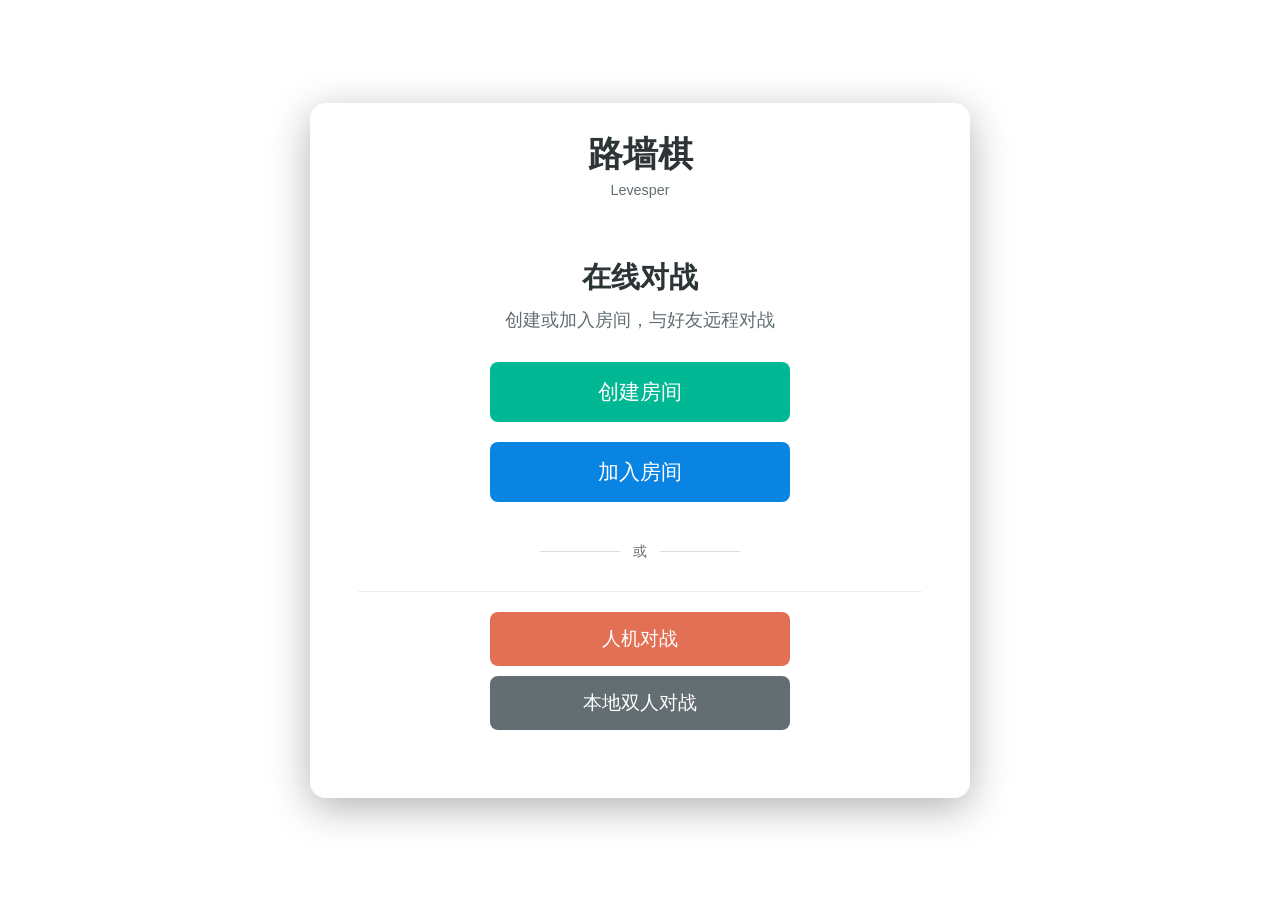
==== index.html @ 8a3354b5 "Add files via upload" ====
<!DOCTYPE html>
<html lang="zh-CN">
<head>
  <meta charset="UTF-8">
  <meta name="viewport" content="width=device-width, initial-scale=1.0">
  <meta http-equiv="Cache-Control" content="no-cache, no-store, must-revalidate">
  <meta http-equiv="Pragma" content="no-cache">
  <meta http-equiv="Expires" content="0">
  <title>路墙棋 - Levesper</title>
  <link rel="stylesheet" href="css/style.css">
  <script src="js/supabase.min.js"></script>
</head>
<body>
  <!-- 房间选择界面 -->
  <div class="container" id="room-container">
    <h1>路墙棋</h1>
    <p class="subtitle">Levesper</p>

    <div class="room-section">
      <h2>在线对战</h2>
      <p class="room-desc">创建或加入房间，与好友远程对战</p>

      <div class="room-actions">
        <button class="btn btn-primary" onclick="showCreateRoom()">创建房间</button>
        <button class="btn btn-join" onclick="showJoinRoom()">加入房间</button>
        <div class="divider">或</div>
      </div>

      <div class="local-play">
        <button class="btn btn-ai" onclick="startAIPlay()">人机对战</button>
        <button class="btn btn-local" onclick="startLocalPlay()">本地双人对战</button>
      </div>
    </div>
  </div>

  <!-- 加入房间界面 -->
  <div class="container" id="join-room-container" style="display:none">
    <div class="back-button" onclick="cancelJoinRoom()">
      <span class="back-arrow">←</span>
      <span>返回</span>
    </div>
    <h1>路墙棋</h1>
    <p class="subtitle">Levesper</p>

    <div class="join-room-section">
      <h2>加入房间</h2>
      <div id="room-list" class="room-list">
        <p class="room-list-empty">目前无房间</p>
      </div>
    </div>
  </div>

  <!-- 创建房间界面 -->
  <div class="container" id="create-room-container" style="display:none">
    <h1>路墙棋</h1>
    <p class="subtitle">Levesper</p>

    <div class="create-room-section">
      <h2>创建房间</h2>
      <div class="create-room-form">
        <input type="text" id="room-name-input" placeholder="输入房间名称" maxlength="20">
        <div class="create-room-buttons">
          <button class="btn btn-primary" onclick="confirmCreateRoom()">确定创建</button>
          <button class="btn btn-cancel" onclick="cancelCreateRoom()">取消</button>
        </div>
      </div>
    </div>
  </div>

  <!-- 等待界面 -->
  <div class="container" id="waiting-container" style="display:none">
    <h1>路墙棋</h1>
    <p class="subtitle">Levesper</p>

    <div class="waiting-section">
      <h2>等待对手加入</h2>
      <div class="room-name-display">
        <span>房间名称：</span>
        <strong id="room-name-text">------</strong>
      </div>
      <div class="player-slots">
        <div class="player-slot" id="slot-black">
          <span class="slot-color black"></span>
          <span class="slot-label">黑方：</span>
          <span class="slot-status" id="slot-black-status">等待中</span>
        </div>
        <div class="player-slot" id="slot-white">
          <span class="slot-color white"></span>
          <span class="slot-label">白方：</span>
          <span class="slot-status" id="slot-white-status">等待中</span>
        </div>
      </div>
      <p class="waiting-hint">等待其他玩家加入...</p>
      <div class="loading-spinner"></div>
      <button class="btn btn-cancel" onclick="cancelWaiting()">取消</button>
    </div>
  </div>

  <!-- 游戏界面 -->
  <div class="container" id="game-container" style="display:none">
    <h1>路墙棋</h1>
    <p class="subtitle">Levesper</p>

    <div class="room-info" id="room-info">
      <span>房间：<strong id="current-room-name">------</strong></span>
      <span id="player-role">你是黑方</span>
    </div>


    <div class="game-info">
      <div class="player-info" id="player1">
        <span class="player-color black"></span>
        <span class="player-name black">黑方</span>
        <span class="wall-count black">墙：<span id="walls1">10</span></span>
      </div>
      <div class="current-turn" id="turn-indicator">轮到: 玩家 1</div>
      <div class="player-info" id="player2">
        <span class="player-color white"></span>
        <span class="player-name white">白方</span>
        <span class="wall-count gray">墙：<span id="walls2">10</span></span>
      </div>
    </div>

    <canvas id="gameCanvas" width="570" height="570"></canvas>

    <!-- 手机端拖动预览 -->
    <div class="drag-preview" id="drag-preview" style="display:none">
      <div class="drag-preview-wall"></div>
    </div>

    <!-- 手机端墙壁选择器 -->
    <div class="wall-selector" id="wall-selector">
      <div class="wall-type" id="wall-h" draggable="true">
        <div class="wall-preview horizontal"></div>
        <span>水平墙</span>
      </div>
      <div class="wall-type" id="wall-v" draggable="true">
        <div class="wall-preview vertical"></div>
        <span>竖直墙</span>
      </div>
    </div>

    <div class="controls">
      <button class="btn btn-undo" id="undo-btn" onclick="undoMove()" style="display:none">悔棋</button>
      <button class="btn" onclick="leaveGame()">返回大厅</button>
    </div>

    <div class="rules">
      <h3>游戏规则</h3>
      <ul>
        <li>每位玩家有 <strong>10</strong> 面墙</li>
        <li>每回合可选择：<strong>移动棋子</strong> 或 <strong>放置墙壁</strong></li>
        <li>棋子每次移动 <strong>1 格</strong>（上下左右）</li>
        <li>无障碍物时可<strong>跳过对手</strong>的棋子</li>
        <li>墙壁放置在格子之间，阻挡移动</li>
        <li>不能完全封死对手的路径</li>
        <li>先到达对方底线的玩家获胜！</li>
      </ul>
    </div>
  </div>

  <div class="modal" id="win-modal">
    <div class="modal-content">
      <h2 id="win-message">玩家 1 获胜！</h2>
      <div class="restart-notify" id="restart-notify" style="display:none">
        <div class="notify-bubble">对方希望和你再来一局！</div>
      </div>
      <div class="win-buttons">
        <button class="btn btn-restart" id="btn-restart" onclick="requestRestart()">再来一局</button>
        <button class="btn" onclick="leaveGame()">返回大厅</button>
      </div>
    </div>
  </div>

  <!-- 对方已离开弹窗 -->
  <div class="modal" id="opponent-left-modal">
    <div class="modal-content">
      <h2 id="opponent-left-title">对方已离开</h2>
      <p style="color:#636e72;margin-bottom:20px;" id="opponent-left-desc">你的对手已离开房间</p>
      <div id="opponent-left-waiting" style="display:none;">
        <p style="color:#0984e3;margin-bottom:15px;">等待对手返回... <span id="opponent-left-countdown">30</span>秒</p>
        <div class="loading-spinner" style="margin:0 auto 15px;"></div>
      </div>
      <div class="win-buttons" id="opponent-left-buttons">
        <button class="btn btn-restart" onclick="startWaitingForOpponent()">等待对手</button>
        <button class="btn" onclick="leaveGame()">返回大厅</button>
      </div>
    </div>
  </div>

  <script src="js/sound.js?t=1750283000"></script>
  <script src="js/game.js?t=1750283000"></script>
  <script src="js/ai.js?t=1750283000"></script>
  <script src="js/multiplayer.js?t=1750283000"></script>
</body>
</html>
---- css/style.css ----
* {
  margin: 0;
  padding: 0;
  box-sizing: border-box;
}

body {
  font-family: -apple-system, BlinkMacSystemFont, 'Segoe UI', Roboto, sans-serif;
  background: #ffffff;
  min-height: 100vh;
  display: flex;
  justify-content: center;
  align-items: center;
  padding: 20px;
  -webkit-tap-highlight-color: transparent;
  -webkit-touch-callout: none;
  -webkit-user-select: none;
  user-select: none;
}

.container {
  background: rgba(255, 255, 255, 0.95);
  border-radius: 16px;
  padding: 28px;
  box-shadow: 0 10px 40px rgba(0, 0, 0, 0.3);
  max-width: 660px;
  width: 100%;
  position: relative;
}

h1 {
  text-align: center;
  color: #2d3436;
  font-size: 2.2rem;
  margin-bottom: 4px;
}

.subtitle {
  text-align: center;
  color: #636e72;
  font-size: 0.9rem;
  margin-bottom: 20px;
}

.game-info {
  display: flex;
  justify-content: space-between;
  align-items: center;
  margin-bottom: 16px;
  padding: 12px;
  background: #f8f9fa;
  border-radius: 8px;
}

.player-info {
  display: flex;
  align-items: center;
  gap: 8px;
  font-size: 0.9rem;
}

.player-name.black {
  color: #1a1a1a;
  font-weight: bold;
}

.player-name.white {
  color: #666;
  font-weight: bold;
}

.player-color {
  width: 16px;
  height: 16px;
  border-radius: 50%;
  border: 2px solid #2d3436;
}

.player-color.black {
  background: #1a1a1a;
}

.player-color.white {
  background: #ffffff;
  border-color: #999;
}

.wall-count {
  color: #636e72;
  font-weight: 700;
}

.current-turn {
  font-weight: bold;
  color: #2d3436;
  font-size: 1.2rem;
  padding: 6px 16px;
  min-height: 36px;
  line-height: 36px;
  display: flex;
  align-items: center;
  justify-content: center;
  background: #ffeaa7;
  border-radius: 20px;
  min-width: 140px;
  text-align: center;
}

/* 墙壁选择器 */
.wall-selector {
  display: flex;
  justify-content: center;
  gap: 16px;
  margin-top: 12px;
  margin-bottom: 16px;
  padding: 14px 20px;
  background: linear-gradient(135deg, #f8f9fa 0%, #e9ecef 100%);
  border-radius: 12px;
  border: 1px solid #e0e0e0;
  -webkit-user-select: none;
  user-select: none;
}

.wall-type {
  display: flex;
  flex-direction: column;
  align-items: center;
  justify-content: center;
  gap: 6px;
  width: 130px;
  height: 100px;
  background: linear-gradient(180deg, #ffffff 0%, #f5f5f5 100%);
  border: 2px solid #d0d0d0;
  border-radius: 12px;
  cursor: grab;
  transition: all 0.2s ease;
  user-select: none;
  touch-action: none;
  -webkit-tap-highlight-color: transparent;
  box-shadow: 0 2px 8px rgba(0,0,0,0.08);
}

.wall-type:hover {
  border-color: #0984e3;
  background: linear-gradient(180deg, #e8f4fd 0%, #d4eaf7 100%);
  box-shadow: 0 4px 12px rgba(9,132,227,0.2);
  transform: translateY(-2px);
}

.wall-type:active {
  cursor: grabbing;
  transform: scale(0.96);
  box-shadow: 0 1px 4px rgba(0,0,0,0.1);
}

.wall-type span {
  font-size: 1.125rem;
  font-weight: 600;
  color: #495057;
  line-height: 1;
  margin-top: auto;
  letter-spacing: 0.5px;
}

.wall-preview {
  width: 74px;
  height: 14px;
  background: linear-gradient(180deg, #3a3a3a 0%, #1a1a1a 100%);
  border-radius: 7px;
  border: 1.5px solid #000;
  margin-top: 30px;
  box-shadow: 0 2px 4px rgba(0,0,0,0.3);
}

.wall-preview.vertical {
  width: 14px;
  height: 64px;
  margin-top: 6px;
}

canvas {
  display: block;
  margin: 0 auto 16px;
  border: 3px solid #2d3436;
  border-radius: 8px;
  cursor: pointer;
  width: 100%;
  height: auto;
  touch-action: manipulation;
  -webkit-tap-highlight-color: transparent;
}

/* 手机端拖动预览 */
.drag-preview {
  position: fixed;
  pointer-events: none;
  z-index: 1000;
  transform: translate(-50%, -50%);
}

.drag-preview-wall {
  width: 80px;
  height: 14px;
  background: rgba(100, 100, 100, 0.6);
  border: 2px dashed #666;
  border-radius: 7px;
}

.drag-preview-wall.vertical {
  width: 14px;
  height: 80px;
}

.controls {
  text-align: center;
  margin-bottom: 16px;
}

.btn {
  padding: 14px 38px;
  background: #0984e3;
  color: white;
  border: none;
  border-radius: 8px;
  font-size: 1.2rem;
  cursor: pointer;
  transition: background 0.2s;
}

.btn:hover {
  background: #0773c5;
}

.btn-undo {
  background: #e17055;
}

.btn-undo:hover {
  background: #d63031;
}

.controls {
  display: flex;
  justify-content: center;
  gap: 15px;
}

.rules {
  background: #f8f9fa;
  padding: 16px;
  border-radius: 8px;
}

.rules h3 {
  color: #2d3436;
  margin-bottom: 12px;
}

.rules ul {
  list-style: none;
  padding: 0;
}

.rules li {
  padding: 4px 0;
  color: #636e72;
  font-size: 0.9rem;
}

.rules li::before {
  content: "• ";
  color: #0984e3;
  font-weight: bold;
}

.modal {
  display: none;
  position: fixed;
  top: 0;
  left: 0;
  width: 100%;
  height: 100%;
  background: rgba(0, 0, 0, 0.7);
  justify-content: center;
  align-items: center;
  z-index: 100;
}

.modal.show {
  display: flex;
}

.modal-content {
  background: white;
  padding: 40px;
  border-radius: 16px;
  text-align: center;
  animation: popIn 0.3s ease;
}

.modal-content h2 {
  color: #2d3436;
  margin-bottom: 20px;
  font-size: 1.8rem;
}

.win-buttons {
  display: flex;
  gap: 15px;
  justify-content: center;
  margin-top: 20px;
}

.btn-restart {
  background: #00b894;
}

.btn-restart:hover {
  background: #00a381;
}

.restart-notify {
  margin-bottom: 15px;
}

.notify-bubble {
  display: inline-block;
  padding: 8px 16px;
  background: #e8f5e9;
  border: 2px solid #4caf50;
  border-radius: 20px;
  color: #2e7d32;
  font-size: 0.9rem;
  font-weight: 500;
  animation: bounce 0.6s ease infinite alternate;
}

@keyframes bounce {
  from { transform: translateY(0); }
  to { transform: translateY(-5px); }
}

@keyframes popIn {
  from {
    transform: scale(0.8);
    opacity: 0;
  }
  to {
    transform: scale(1);
    opacity: 1;
  }
}

/* 房间选择界面 */
.room-section {
  text-align: center;
  padding: 40px 20px;
}

.room-section h2 {
  color: #2d3436;
  margin-bottom: 10px;
  font-size: 1.8rem;
}

.room-desc {
  color: #636e72;
  margin-bottom: 30px;
  font-size: 1.1rem;
}

.room-actions {
  margin-bottom: 30px;
}

.btn-primary {
  background: #00b894;
  width: 100%;
  max-width: 300px;
  padding: 16px 38px;
  font-size: 1.3rem;
  margin-bottom: 20px;
}

.btn-primary:hover {
  background: #00a381;
}

.btn-join {
  background: #0984e3;
  width: 100%;
  max-width: 300px;
  padding: 16px 38px;
  font-size: 1.3rem;
  margin-bottom: 20px;
}

.btn-join:hover {
  background: #0773c5;
}

.back-button {
  position: absolute;
  top: 20px;
  left: 20px;
  display: flex;
  align-items: center;
  gap: 6px;
  color: #636e72;
  font-size: 1rem;
  cursor: pointer;
  transition: color 0.2s;
  z-index: 10;
}

.back-button:hover {
  color: #2d3436;
}

.back-arrow {
  font-size: 1.4rem;
  line-height: 1;
}

.join-room-section {
  margin-top: 20px;
}

.join-room-section h2 {
  margin-bottom: 20px;
  font-size: 1.6rem;
  color: #2d3436;
}

.divider {
  color: #636e72;
  margin: 20px 0;
  font-size: 0.9rem;
  position: relative;
}

.divider::before,
.divider::after {
  content: '';
  position: absolute;
  top: 50%;
  width: 80px;
  height: 1px;
  background: #ddd;
}

.divider::before {
  left: calc(50% - 100px);
}

.divider::after {
  right: calc(50% - 100px);
}

.join-group {
  display: flex;
  gap: 10px;
  justify-content: center;
  max-width: 300px;
  margin: 0 auto;
}

.join-group input {
  flex: 1;
  padding: 12px 16px;
  border: 2px solid #ddd;
  border-radius: 8px;
  font-size: 1rem;
  text-transform: uppercase;
  letter-spacing: 2px;
  text-align: center;
}

.join-group input:focus {
  outline: none;
  border-color: #0984e3;
}

.btn-secondary {
  background: #0984e3;
  padding: 12px 24px;
}

.btn-secondary:hover {
  background: #0773c5;
}

.local-play {
  margin-top: 20px;
  padding-top: 20px;
  border-top: 1px solid #eee;
}

.btn-ai {
  background: #e17055;
  width: 100%;
  max-width: 300px;
  margin-bottom: 10px;
}

.btn-ai:hover {
  background: #d63031;
}

.btn-local {
  background: #636e72;
  width: 100%;
  max-width: 300px;
}

.btn-local:hover {
  background: #535c60;
}

/* 等待界面 */
.waiting-section {
  text-align: center;
  padding: 40px 20px;
}

.waiting-section h2 {
  color: #2d3436;
  margin-bottom: 20px;
  font-size: 1.5rem;
}

.room-code-display {
  background: #f8f9fa;
  padding: 20px;
  border-radius: 12px;
  margin-bottom: 20px;
  display: flex;
  align-items: center;
  justify-content: center;
  gap: 12px;
}

.room-code-display span {
  color: #636e72;
  font-size: 0.95rem;
}

.room-code-display strong {
  color: #2d3436;
  font-size: 2rem;
  letter-spacing: 4px;
  font-family: monospace;
}

.btn-copy {
  padding: 8px 16px;
  background: #0984e3;
  color: white;
  border: none;
  border-radius: 6px;
  cursor: pointer;
  font-size: 0.85rem;
  transition: background 0.2s;
}

.btn-copy:hover {
  background: #0773c5;
}

.waiting-hint {
  color: #636e72;
  margin-bottom: 20px;
  font-size: 0.9rem;
}

.loading-spinner {
  width: 40px;
  height: 40px;
  border: 4px solid #eee;
  border-top: 4px solid #0984e3;
  border-radius: 50%;
  margin: 20px auto;
  animation: spin 1s linear infinite;
}

@keyframes spin {
  0% { transform: rotate(0deg); }
  100% { transform: rotate(360deg); }
}

.btn-cancel {
  background: #d63031;
  margin-top: 20px;
}

.btn-cancel:hover {
  background: #c0392b;
}

/* 游戏房间信息 */
.room-info {
  display: flex;
  justify-content: space-between;
  align-items: center;
  margin-bottom: 12px;
  padding: 10px 16px;
  background: #e8f5e9;
  border-radius: 8px;
  font-size: 0.85rem;
  color: #2d3436;
}

.room-info strong {
  font-family: monospace;
  letter-spacing: 2px;
  color: #00b894;
}

#player-role {
  font-weight: 500;
  color: #0984e3;
}

/* 房间列表样式 */
.room-list-section {
  margin-top: 30px;
  padding-top: 20px;
  border-top: 1px solid #eee;
}

.room-list-section h3 {
  color: #2d3436;
  margin-bottom: 15px;
  font-size: 1.3rem;
}

.room-list {
  max-height: 300px;
  overflow-y: auto;
  border: 1px solid #eee;
  border-radius: 8px;
}

.room-list-empty {
  color: #636e72;
  padding: 20px;
  text-align: center;
  font-size: 0.9rem;
}

.room-item {
  display: flex;
  justify-content: space-between;
  align-items: center;
  padding: 14px 19px;
  border-bottom: 1px solid #eee;
  transition: background 0.2s;
}

.room-item:hover {
  background: #f8f9fa;
}

.room-item:last-child {
  border-bottom: none;
}

.room-item-name {
  font-weight: 500;
  color: #2d3436;
  font-size: 1.05rem;
}

.room-item-status {
  font-size: 0.85rem;
  color: #636e72;
  margin-right: 10px;
}

.room-item-join {
  padding: 6px 18px;
  background: #0984e3;
  color: white;
  border: none;
  border-radius: 6px;
  font-size: 0.9rem;
  cursor: pointer;
  transition: background 0.2s;
  white-space: nowrap;
}

.room-item-join:hover {
  background: #0773c5;
}

/* 创建房间界面样式 */
.create-room-section {
  text-align: center;
  padding: 40px 20px;
}

.create-room-section h2 {
  color: #2d3436;
  margin-bottom: 30px;
  font-size: 1.5rem;
}

.create-room-form {
  max-width: 400px;
  margin: 0 auto;
}

.create-room-form input {
  width: 100%;
  padding: 14px 16px;
  border: 2px solid #ddd;
  border-radius: 8px;
  font-size: 1rem;
  margin-bottom: 20px;
}

.create-room-form input:focus {
  outline: none;
  border-color: #0984e3;
}

.create-room-buttons {
  display: flex;
  gap: 15px;
  justify-content: center;
  align-items: stretch;
}

.create-room-buttons .btn,
.create-room-buttons .btn-cancel {
  flex: 1;
  max-width: 160px;
  margin: 0;
  width: auto;
  padding: 14px 28px;
  font-size: 1.1rem;
}

/* 等待界面玩家位置样式 */
.room-name-display {
  background: #f8f9fa;
  padding: 20px;
  border-radius: 12px;
  margin-bottom: 20px;
  display: flex;
  align-items: center;
  justify-content: center;
  gap: 12px;
}

.room-name-display span {
  color: #636e72;
  font-size: 0.95rem;
}

.room-name-display strong {
  color: #2d3436;
  font-size: 1.8rem;
}

.player-slots {
  display: flex;
  justify-content: center;
  gap: 30px;
  margin-bottom: 20px;
}

.player-slot {
  display: flex;
  align-items: center;
  gap: 8px;
  padding: 14px 24px;
  background: #f8f9fa;
  border-radius: 8px;
  min-width: 180px;
}

.slot-color {
  width: 16px;
  height: 16px;
  border-radius: 50%;
  border: 2px solid #2d3436;
}

.slot-color.black {
  background: #1a1a1a;
}

.slot-color.white {
  background: #ffffff;
  border-color: #999;
}

.slot-label {
  color: #636e72;
  font-size: 0.9rem;
}

.slot-status {
  font-weight: 500;
  color: #00b894;
}

/* Toast 提示 */
.toast {
  position: fixed;
  top: 20px;
  left: 50%;
  transform: translateX(-50%) translateY(-120%);
  background: rgba(0, 0, 0, 0.82);
  color: #fff;
  padding: 10px 24px;
  border-radius: 8px;
  font-size: 0.95rem;
  z-index: 10000;
  opacity: 0;
  transition: transform 0.3s ease, opacity 0.3s ease;
  pointer-events: none;
}
.toast.show {
  transform: translateX(-50%) translateY(0);
  opacity: 1;
}

/* ============ 手机端响应式 (< 768px) ============ */
@media (max-width: 768px) {
  body {
    padding: 0;
    align-items: flex-start;
  }

  .container {
    padding: 7px;
    border-radius: 0;
    box-shadow: none;
    max-width: 100%;
  }

  h1 {
    font-size: 1.6rem;
    margin-bottom: 2px;
  }

  .subtitle {
    font-size: 0.75rem;
    margin-bottom: 8px;
  }

  .game-info {
    margin-bottom: 6px;
    padding: 6px 8px;
    border-radius: 6px;
  }

  .player-info {
    font-size: 0.8rem;
    gap: 4px;
  }

  .player-color {
    width: 14px;
    height: 14px;
    border-width: 1.5px;
  }

  .wall-count {
    font-size: 0.75rem;
  }

  .current-turn {
    font-size: 0.95rem;
    padding: 5px 12px;
    min-height: 32px;
    line-height: 32px;
    min-width: 100px;
  }

  /* 棋盘填满屏幕，保持正方形 */
  canvas {
    width: calc(100vw - 14px) !important;
    height: calc(100vw - 14px) !important;
    max-width: calc(100vw - 14px);
    max-height: calc(100vw - 14px);
    margin: 4px auto 8px;
    border-width: 2px;
    border-radius: 6px;
  }

  /* 墙壁选择器 */
  .wall-selector {
    margin: 0 0 8px;
    padding: 8px 6px;
    gap: 12px;
    border-radius: 6px;
  }

  .wall-type {
    width: 100px;
    height: 70px;
    border-width: 1.5px;
    border-radius: 6px;
  }

  .wall-type span {
    font-size: 1.05rem;
  }

  .wall-preview {
    width: 50px;
    height: 10px;
    margin-top: 24px;
  }

  .wall-preview.vertical {
    width: 10px;
    height: 50px;
    margin-top: 6px;
  }

  /* 控制按钮 */
  .controls {
    margin-bottom: 8px;
    gap: 10px;
  }

  .btn {
    padding: 12px 28px;
    font-size: 1.1rem;
    min-height: 44px;
    border-radius: 10px;
  }

  .btn-primary, .btn-join {
    padding: 14px 32px;
    font-size: 1.2rem;
    max-width: 100%;
    min-height: 50px;
  }

  .btn-ai, .btn-local {
    max-width: 100%;
    min-height: 50px;
  }

  .btn-undo {
    font-size: 1rem;
    padding: 10px 20px;
  }

  /* 游戏规则 */
  .rules {
    padding: 10px;
    border-radius: 6px;
  }

  .rules h3 {
    font-size: 0.9rem;
    margin-bottom: 8px;
  }

  .rules li {
    font-size: 0.8rem;
    padding: 3px 0;
  }

  /* 房间界面 */
  .room-section {
    padding: 20px 10px;
  }

  .room-section h2 {
    font-size: 1.3rem;
    margin-bottom: 8px;
  }

  .room-desc {
    font-size: 0.9rem;
    margin-bottom: 20px;
  }

  .room-actions {
    margin-bottom: 20px;
  }

  .divider {
    margin: 15px 0;
  }

  .local-play {
    margin-top: 15px;
    padding-top: 15px;
  }

  /* 等待界面 */
  .waiting-section {
    padding: 20px 10px;
  }

  .waiting-section h2 {
    font-size: 1.2rem;
    margin-bottom: 15px;
  }

  .room-name-display {
    padding: 12px;
    border-radius: 8px;
    margin-bottom: 12px;
  }

  .room-name-display strong {
    font-size: 1.3rem;
  }

  .room-name-display span {
    font-size: 0.75rem;
  }

  .player-slots {
    gap: 16px;
    margin-bottom: 15px;
  }

  .player-slot {
    padding: 10px 14px;
    min-width: 120px;
    border-radius: 6px;
  }

  .slot-color {
    width: 14px;
    height: 14px;
  }

  .slot-label {
    font-size: 0.75rem;
  }

  .slot-status {
    font-size: 0.75rem;
  }

  .waiting-hint {
    font-size: 0.8rem;
    margin-bottom: 15px;
  }

  /* 创建房间 */
  .create-room-section {
    padding: 20px 10px;
  }

  .create-room-section h2 {
    font-size: 1.2rem;
    margin-bottom: 20px;
  }

  .create-room-form {
    max-width: 100%;
  }

  .create-room-form input {
    padding: 12px 14px;
    font-size: 1rem;
    margin-bottom: 15px;
  }

  .create-room-buttons {
    gap: 12px;
  }

  .create-room-buttons .btn,
  .create-room-buttons .btn-cancel {
    padding: 12px 20px;
    font-size: 1rem;
    max-width: none;
    min-height: 48px;
  }

  /* 加入房间 */
  .join-room-section {
    margin-top: 15px;
  }

  .join-room-section h2 {
    font-size: 1.2rem;
    margin-bottom: 15px;
  }

  .back-button {
    font-size: 0.9rem;
    top: 12px;
    left: 12px;
  }

  .back-arrow {
    font-size: 1.2rem;
  }

  /* 房间列表 */
  .room-list {
    max-height: 250px;
  }

  .room-item {
    padding: 12px 14px;
  }

  .room-item-name {
    font-size: 0.95rem;
  }

  .room-item-status {
    font-size: 0.8rem;
    margin-right: 8px;
  }

  .room-item-join {
    padding: 8px 16px;
    font-size: 0.85rem;
    min-height: 36px;
  }

  /* 弹窗 */
  .modal-content {
    padding: 24px 20px;
    margin: 10px;
    border-radius: 12px;
  }

  .modal-content h2 {
    font-size: 1.4rem;
    margin-bottom: 15px;
  }

  .win-buttons {
    gap: 12px;
    flex-direction: column;
  }

  .win-buttons .btn {
    width: 100%;
    min-height: 48px;
  }

  /* 房间信息 */
  .room-info {
    padding: 8px 12px;
    font-size: 0.8rem;
    border-radius: 6px;
  }

  .room-info strong {
    font-size: 0.85rem;
  }

  #player-role {
    font-size: 0.8rem;
  }

  /* Toast */
  .toast {
    top: 10px;
    padding: 10px 20px;
    font-size: 0.9rem;
    border-radius: 6px;
  }

  /* 拖动预览 */
  .drag-preview-wall {
    width: 70px;
    height: 12px;
  }

  .drag-preview-wall.vertical {
    width: 12px;
    height: 70px;
  }

  .loading-spinner {
    width: 32px;
    height: 32px;
    margin: 15px auto;
  }

  .btn-cancel {
    margin-top: 15px;
  }

  .notify-bubble {
    font-size: 0.85rem;
    padding: 10px 18px;
  }
}
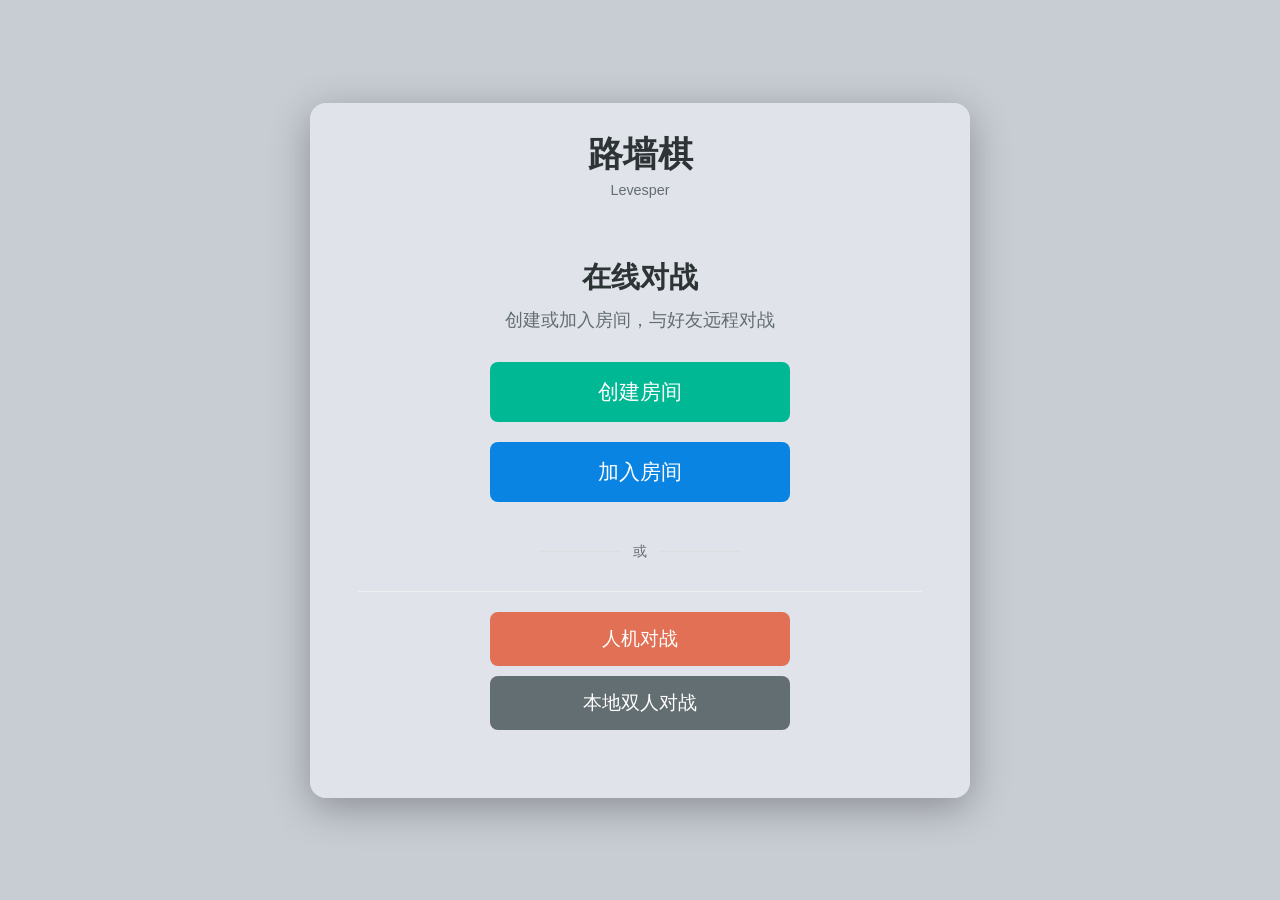
==== commit da445615: "Add files via upload" ====
--- a/index.html
+++ b/index.html
@@ -188,9 +188,9 @@
     </div>
   </div>
 
-  <script src="js/sound.js?t=1750283000"></script>
-  <script src="js/game.js?t=1750283000"></script>
-  <script src="js/ai.js?t=1750283000"></script>
-  <script src="js/multiplayer.js?t=1750283000"></script>
+  <script src="js/sound.js?t=1750283600"></script>
+  <script src="js/game.js?t=1750283600"></script>
+  <script src="js/ai.js?t=1750283600"></script>
+  <script src="js/multiplayer.js?t=1750283600"></script>
 </body>
 </html>
--- a/css/style.css
+++ b/css/style.css
@@ -6,7 +6,7 @@
 
 body {
   font-family: -apple-system, BlinkMacSystemFont, 'Segoe UI', Roboto, sans-serif;
-  background: #ffffff;
+  background: #c8cdd4;
   min-height: 100vh;
   display: flex;
   justify-content: center;
@@ -19,7 +19,7 @@
 }
 
 .container {
-  background: rgba(255, 255, 255, 0.95);
+  background: rgba(226, 229, 234, 0.97);
   border-radius: 16px;
   padding: 28px;
   box-shadow: 0 10px 40px rgba(0, 0, 0, 0.3);
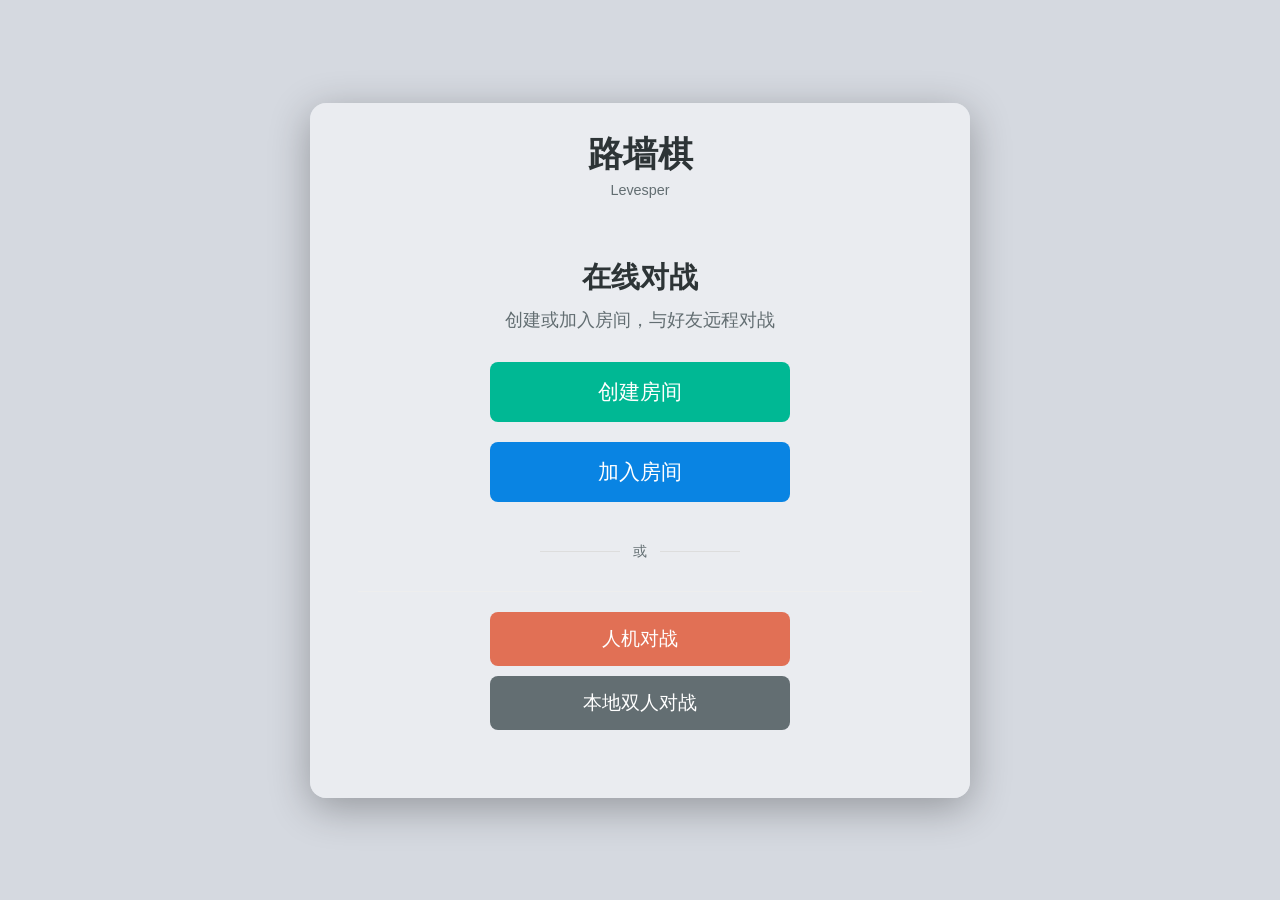
==== commit 1118f32c: "Add files via upload" ====
--- a/index.html
+++ b/index.html
@@ -188,9 +188,9 @@
     </div>
   </div>
 
-  <script src="js/sound.js?t=1750283600"></script>
-  <script src="js/game.js?t=1750283600"></script>
-  <script src="js/ai.js?t=1750283600"></script>
-  <script src="js/multiplayer.js?t=1750283600"></script>
+  <script src="js/sound.js?t=1750284200"></script>
+  <script src="js/game.js?t=1750284200"></script>
+  <script src="js/ai.js?t=1750284200"></script>
+  <script src="js/multiplayer.js?t=1750284200"></script>
 </body>
 </html>
--- a/css/style.css
+++ b/css/style.css
@@ -6,7 +6,7 @@
 
 body {
   font-family: -apple-system, BlinkMacSystemFont, 'Segoe UI', Roboto, sans-serif;
-  background: #c8cdd4;
+  background: #d5d9e0;
   min-height: 100vh;
   display: flex;
   justify-content: center;
@@ -19,7 +19,7 @@
 }
 
 .container {
-  background: rgba(226, 229, 234, 0.97);
+  background: rgba(235, 237, 241, 0.97);
   border-radius: 16px;
   padding: 28px;
   box-shadow: 0 10px 40px rgba(0, 0, 0, 0.3);
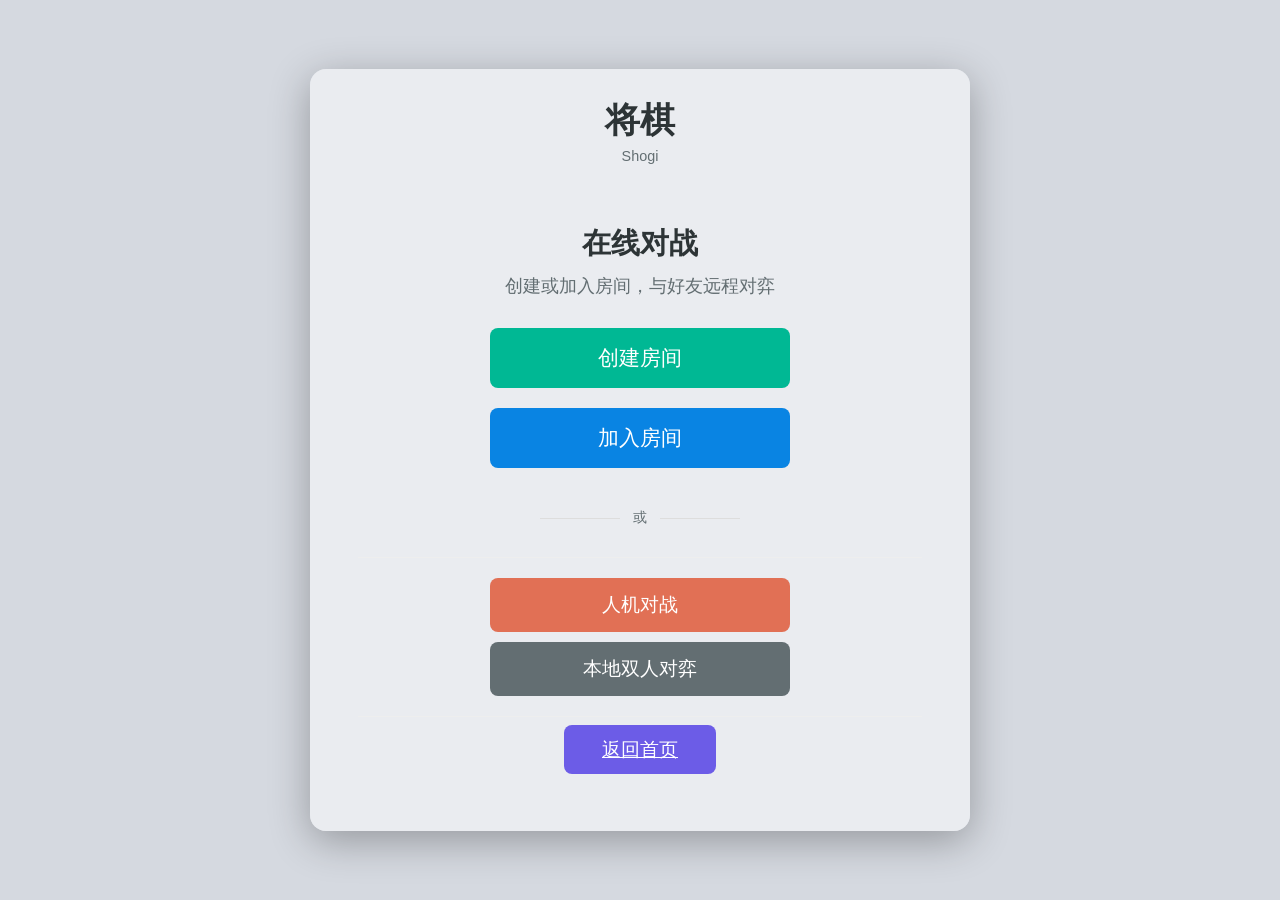
==== commit 99dbda81: "Add files via upload" ====
--- a/index.html
+++ b/index.html
@@ -6,19 +6,19 @@
   <meta http-equiv="Cache-Control" content="no-cache, no-store, must-revalidate">
   <meta http-equiv="Pragma" content="no-cache">
   <meta http-equiv="Expires" content="0">
-  <title>路墙棋 - Levesper</title>
+  <title>将棋</title>
   <link rel="stylesheet" href="css/style.css">
   <script src="js/supabase.min.js"></script>
 </head>
 <body>
-  <!-- 房间选择界面 -->
-  <div class="container" id="room-container">
-    <h1>路墙棋</h1>
-    <p class="subtitle">Levesper</p>
+  <!-- 游戏选择首页 -->
+  <div class="container" id="home-container">
+    <h1>将棋</h1>
+    <p class="subtitle">Shogi</p>
 
     <div class="room-section">
       <h2>在线对战</h2>
-      <p class="room-desc">创建或加入房间，与好友远程对战</p>
+      <p class="room-desc">创建或加入房间，与好友远程对弈</p>
 
       <div class="room-actions">
         <button class="btn btn-primary" onclick="showCreateRoom()">创建房间</button>
@@ -28,7 +28,11 @@
 
       <div class="local-play">
         <button class="btn btn-ai" onclick="startAIPlay()">人机对战</button>
-        <button class="btn btn-local" onclick="startLocalPlay()">本地双人对战</button>
+        <button class="btn btn-local" onclick="startLocalPlay()">本地双人对弈</button>
+      </div>
+
+      <div class="other-games">
+        <a href="../index.html" class="btn btn-other">返回首页</a>
       </div>
     </div>
   </div>
@@ -36,11 +40,11 @@
   <!-- 加入房间界面 -->
   <div class="container" id="join-room-container" style="display:none">
     <div class="back-button" onclick="cancelJoinRoom()">
-      <span class="back-arrow">←</span>
+      <span class="back-arrow">&larr;</span>
       <span>返回</span>
     </div>
-    <h1>路墙棋</h1>
-    <p class="subtitle">Levesper</p>
+    <h1>将棋</h1>
+    <p class="subtitle">Shogi</p>
 
     <div class="join-room-section">
       <h2>加入房间</h2>
@@ -52,8 +56,8 @@
 
   <!-- 创建房间界面 -->
   <div class="container" id="create-room-container" style="display:none">
-    <h1>路墙棋</h1>
-    <p class="subtitle">Levesper</p>
+    <h1>将棋</h1>
+    <p class="subtitle">Shogi</p>
 
     <div class="create-room-section">
       <h2>创建房间</h2>
@@ -69,8 +73,8 @@
 
   <!-- 等待界面 -->
   <div class="container" id="waiting-container" style="display:none">
-    <h1>路墙棋</h1>
-    <p class="subtitle">Levesper</p>
+    <h1>将棋</h1>
+    <p class="subtitle">Shogi</p>
 
     <div class="waiting-section">
       <h2>等待对手加入</h2>
@@ -81,12 +85,12 @@
       <div class="player-slots">
         <div class="player-slot" id="slot-black">
           <span class="slot-color black"></span>
-          <span class="slot-label">黑方：</span>
+          <span class="slot-label">玉将：</span>
           <span class="slot-status" id="slot-black-status">等待中</span>
         </div>
         <div class="player-slot" id="slot-white">
           <span class="slot-color white"></span>
-          <span class="slot-label">白方：</span>
+          <span class="slot-label">王将：</span>
           <span class="slot-status" id="slot-white-status">等待中</span>
         </div>
       </div>
@@ -98,47 +102,39 @@
 
   <!-- 游戏界面 -->
   <div class="container" id="game-container" style="display:none">
-    <h1>路墙棋</h1>
-    <p class="subtitle">Levesper</p>
+    <h1>将棋</h1>
+    <p class="subtitle">Shogi</p>
 
     <div class="room-info" id="room-info">
       <span>房间：<strong id="current-room-name">------</strong></span>
-      <span id="player-role">你是黑方</span>
+      <span id="player-role">你是玉将</span>
     </div>
-
 
     <div class="game-info">
       <div class="player-info" id="player1">
         <span class="player-color black"></span>
-        <span class="player-name black">黑方</span>
-        <span class="wall-count black">墙：<span id="walls1">10</span></span>
+        <span class="player-name black">玉将</span>
       </div>
-      <div class="current-turn" id="turn-indicator">轮到: 玩家 1</div>
+      <div class="current-turn" id="turn-indicator">轮到：玉将</div>
       <div class="player-info" id="player2">
         <span class="player-color white"></span>
-        <span class="player-name white">白方</span>
-        <span class="wall-count gray">墙：<span id="walls2">10</span></span>
+        <span class="player-name white">王将</span>
       </div>
     </div>
 
-    <canvas id="gameCanvas" width="570" height="570"></canvas>
-
-    <!-- 手机端拖动预览 -->
-    <div class="drag-preview" id="drag-preview" style="display:none">
-      <div class="drag-preview-wall"></div>
+    <!-- 持子面板 -->
+    <div class="captured-pieces">
+      <div class="captured-panel" id="captured-white">
+        <span class="captured-label">王将持子：</span>
+        <div class="captured-list" id="captured-white-list"></div>
+      </div>
+      <div class="captured-panel" id="captured-black">
+        <span class="captured-label">玉将持子：</span>
+        <div class="captured-list" id="captured-black-list"></div>
+      </div>
     </div>
 
-    <!-- 手机端墙壁选择器 -->
-    <div class="wall-selector" id="wall-selector">
-      <div class="wall-type" id="wall-h" draggable="true">
-        <div class="wall-preview horizontal"></div>
-        <span>水平墙</span>
-      </div>
-      <div class="wall-type" id="wall-v" draggable="true">
-        <div class="wall-preview vertical"></div>
-        <span>竖直墙</span>
-      </div>
-    </div>
+    <canvas id="gameCanvas" width="591" height="591"></canvas>
 
     <div class="controls">
       <button class="btn btn-undo" id="undo-btn" onclick="undoMove()" style="display:none">悔棋</button>
@@ -148,20 +144,21 @@
     <div class="rules">
       <h3>游戏规则</h3>
       <ul>
-        <li>每位玩家有 <strong>10</strong> 面墙</li>
-        <li>每回合可选择：<strong>移动棋子</strong> 或 <strong>放置墙壁</strong></li>
-        <li>棋子每次移动 <strong>1 格</strong>（上下左右）</li>
-        <li>无障碍物时可<strong>跳过对手</strong>的棋子</li>
-        <li>墙壁放置在格子之间，阻挡移动</li>
-        <li>不能完全封死对手的路径</li>
-        <li>先到达对方底线的玩家获胜！</li>
+        <li>玉将执下方，王将执上方</li>
+        <li>每回合移动一枚棋子，或打入一枚持子</li>
+        <li>棋子进入/经过/离开敌阵时可选择<strong>升变</strong></li>
+        <li>吃掉的棋子变为自己的<strong>持子</strong>，可在空位打入</li>
+        <li>同一列不能有两个自己的步兵（<strong>二步禁止</strong>）</li>
+        <li>不能通过打入步兵直接将死对方（<strong>打步诘禁止</strong>）</li>
+        <li>将死对方王将即获胜！</li>
       </ul>
     </div>
   </div>
 
+  <!-- 胜利弹窗 -->
   <div class="modal" id="win-modal">
     <div class="modal-content">
-      <h2 id="win-message">玩家 1 获胜！</h2>
+      <h2 id="win-message">玉将获胜！</h2>
       <div class="restart-notify" id="restart-notify" style="display:none">
         <div class="notify-bubble">对方希望和你再来一局！</div>
       </div>
@@ -188,9 +185,10 @@
     </div>
   </div>
 
-  <script src="js/sound.js?t=1750284200"></script>
-  <script src="js/game.js?t=1750284200"></script>
-  <script src="js/ai.js?t=1750284200"></script>
-  <script src="js/multiplayer.js?t=1750284200"></script>
+  <script src="js/sound.js"></script>
+  <script src="js/shogi-rules.js"></script>
+  <script src="js/shogi-game.js"></script>
+  <script src="js/shogi-ai.js"></script>
+  <script src="js/shogi-online.js"></script>
 </body>
 </html>
--- a/css/style.css
+++ b/css/style.css
@@ -85,11 +85,6 @@
   border-color: #999;
 }
 
-.wall-count {
-  color: #636e72;
-  font-weight: 700;
-}
-
 .current-turn {
   font-weight: bold;
   color: #2d3436;
@@ -104,78 +99,6 @@
   border-radius: 20px;
   min-width: 140px;
   text-align: center;
-}
-
-/* 墙壁选择器 */
-.wall-selector {
-  display: flex;
-  justify-content: center;
-  gap: 16px;
-  margin-top: 12px;
-  margin-bottom: 16px;
-  padding: 14px 20px;
-  background: linear-gradient(135deg, #f8f9fa 0%, #e9ecef 100%);
-  border-radius: 12px;
-  border: 1px solid #e0e0e0;
-  -webkit-user-select: none;
-  user-select: none;
-}
-
-.wall-type {
-  display: flex;
-  flex-direction: column;
-  align-items: center;
-  justify-content: center;
-  gap: 6px;
-  width: 130px;
-  height: 100px;
-  background: linear-gradient(180deg, #ffffff 0%, #f5f5f5 100%);
-  border: 2px solid #d0d0d0;
-  border-radius: 12px;
-  cursor: grab;
-  transition: all 0.2s ease;
-  user-select: none;
-  touch-action: none;
-  -webkit-tap-highlight-color: transparent;
-  box-shadow: 0 2px 8px rgba(0,0,0,0.08);
-}
-
-.wall-type:hover {
-  border-color: #0984e3;
-  background: linear-gradient(180deg, #e8f4fd 0%, #d4eaf7 100%);
-  box-shadow: 0 4px 12px rgba(9,132,227,0.2);
-  transform: translateY(-2px);
-}
-
-.wall-type:active {
-  cursor: grabbing;
-  transform: scale(0.96);
-  box-shadow: 0 1px 4px rgba(0,0,0,0.1);
-}
-
-.wall-type span {
-  font-size: 1.125rem;
-  font-weight: 600;
-  color: #495057;
-  line-height: 1;
-  margin-top: auto;
-  letter-spacing: 0.5px;
-}
-
-.wall-preview {
-  width: 74px;
-  height: 14px;
-  background: linear-gradient(180deg, #3a3a3a 0%, #1a1a1a 100%);
-  border-radius: 7px;
-  border: 1.5px solid #000;
-  margin-top: 30px;
-  box-shadow: 0 2px 4px rgba(0,0,0,0.3);
-}
-
-.wall-preview.vertical {
-  width: 14px;
-  height: 64px;
-  margin-top: 6px;
 }
 
 canvas {
@@ -190,29 +113,10 @@
   -webkit-tap-highlight-color: transparent;
 }
 
-/* 手机端拖动预览 */
-.drag-preview {
-  position: fixed;
-  pointer-events: none;
-  z-index: 1000;
-  transform: translate(-50%, -50%);
-}
-
-.drag-preview-wall {
-  width: 80px;
-  height: 14px;
-  background: rgba(100, 100, 100, 0.6);
-  border: 2px dashed #666;
-  border-radius: 7px;
-}
-
-.drag-preview-wall.vertical {
-  width: 14px;
-  height: 80px;
-}
-
 .controls {
-  text-align: center;
+  display: flex;
+  justify-content: center;
+  gap: 15px;
   margin-bottom: 16px;
 }
 
@@ -237,12 +141,6 @@
 
 .btn-undo:hover {
   background: #d63031;
-}
-
-.controls {
-  display: flex;
-  justify-content: center;
-  gap: 15px;
 }
 
 .rules {
@@ -351,7 +249,7 @@
   }
 }
 
-/* 房间选择界面 */
+/* 首页 */
 .room-section {
   text-align: center;
   padding: 40px 20px;
@@ -397,39 +295,6 @@
 
 .btn-join:hover {
   background: #0773c5;
-}
-
-.back-button {
-  position: absolute;
-  top: 20px;
-  left: 20px;
-  display: flex;
-  align-items: center;
-  gap: 6px;
-  color: #636e72;
-  font-size: 1rem;
-  cursor: pointer;
-  transition: color 0.2s;
-  z-index: 10;
-}
-
-.back-button:hover {
-  color: #2d3436;
-}
-
-.back-arrow {
-  font-size: 1.4rem;
-  line-height: 1;
-}
-
-.join-room-section {
-  margin-top: 20px;
-}
-
-.join-room-section h2 {
-  margin-bottom: 20px;
-  font-size: 1.6rem;
-  color: #2d3436;
 }
 
 .divider {
@@ -457,39 +322,6 @@
   right: calc(50% - 100px);
 }
 
-.join-group {
-  display: flex;
-  gap: 10px;
-  justify-content: center;
-  max-width: 300px;
-  margin: 0 auto;
-}
-
-.join-group input {
-  flex: 1;
-  padding: 12px 16px;
-  border: 2px solid #ddd;
-  border-radius: 8px;
-  font-size: 1rem;
-  text-transform: uppercase;
-  letter-spacing: 2px;
-  text-align: center;
-}
-
-.join-group input:focus {
-  outline: none;
-  border-color: #0984e3;
-}
-
-.btn-secondary {
-  background: #0984e3;
-  padding: 12px 24px;
-}
-
-.btn-secondary:hover {
-  background: #0773c5;
-}
-
 .local-play {
   margin-top: 20px;
   padding-top: 20px;
@@ -517,121 +349,53 @@
   background: #535c60;
 }
 
-/* 等待界面 */
-.waiting-section {
-  text-align: center;
-  padding: 40px 20px;
-}
-
-.waiting-section h2 {
-  color: #2d3436;
-  margin-bottom: 20px;
-  font-size: 1.5rem;
-}
-
-.room-code-display {
-  background: #f8f9fa;
-  padding: 20px;
-  border-radius: 12px;
-  margin-bottom: 20px;
-  display: flex;
-  align-items: center;
-  justify-content: center;
-  gap: 12px;
-}
-
-.room-code-display span {
-  color: #636e72;
-  font-size: 0.95rem;
-}
-
-.room-code-display strong {
-  color: #2d3436;
-  font-size: 2rem;
-  letter-spacing: 4px;
-  font-family: monospace;
-}
-
-.btn-copy {
-  padding: 8px 16px;
-  background: #0984e3;
-  color: white;
-  border: none;
-  border-radius: 6px;
-  cursor: pointer;
-  font-size: 0.85rem;
-  transition: background 0.2s;
-}
-
-.btn-copy:hover {
-  background: #0773c5;
-}
-
-.waiting-hint {
-  color: #636e72;
-  margin-bottom: 20px;
-  font-size: 0.9rem;
-}
-
-.loading-spinner {
-  width: 40px;
-  height: 40px;
-  border: 4px solid #eee;
-  border-top: 4px solid #0984e3;
-  border-radius: 50%;
-  margin: 20px auto;
-  animation: spin 1s linear infinite;
-}
-
-@keyframes spin {
-  0% { transform: rotate(0deg); }
-  100% { transform: rotate(360deg); }
-}
-
-.btn-cancel {
-  background: #d63031;
+.other-games {
   margin-top: 20px;
-}
-
-.btn-cancel:hover {
-  background: #c0392b;
-}
-
-/* 游戏房间信息 */
-.room-info {
-  display: flex;
-  justify-content: space-between;
-  align-items: center;
-  margin-bottom: 12px;
-  padding: 10px 16px;
-  background: #e8f5e9;
-  border-radius: 8px;
-  font-size: 0.85rem;
-  color: #2d3436;
-}
-
-.room-info strong {
-  font-family: monospace;
-  letter-spacing: 2px;
-  color: #00b894;
-}
-
-#player-role {
-  font-weight: 500;
-  color: #0984e3;
-}
-
-/* 房间列表样式 */
-.room-list-section {
-  margin-top: 30px;
   padding-top: 20px;
   border-top: 1px solid #eee;
 }
 
-.room-list-section h3 {
-  color: #2d3436;
-  margin-bottom: 15px;
-  font-size: 1.3rem;
+.btn-other {
+  background: #6c5ce7;
+  width: 100%;
+  max-width: 300px;
+}
+
+.btn-other:hover {
+  background: #5a4bd1;
+}
+
+.back-button {
+  position: absolute;
+  top: 20px;
+  left: 20px;
+  display: flex;
+  align-items: center;
+  gap: 6px;
+  color: #636e72;
+  font-size: 1rem;
+  cursor: pointer;
+  transition: color 0.2s;
+  z-index: 10;
+}
+
+.back-button:hover {
+  color: #2d3436;
+}
+
+.back-arrow {
+  font-size: 1.4rem;
+  line-height: 1;
+}
+
+.join-room-section {
+  margin-top: 20px;
+}
+
+.join-room-section h2 {
+  margin-bottom: 20px;
+  font-size: 1.6rem;
+  color: #2d3436;
 }
 
 .room-list {
@@ -693,7 +457,7 @@
   background: #0773c5;
 }
 
-/* 创建房间界面样式 */
+/* 创建房间 */
 .create-room-section {
   text-align: center;
   padding: 40px 20px;
@@ -741,7 +505,18 @@
   font-size: 1.1rem;
 }
 
-/* 等待界面玩家位置样式 */
+/* 等待界面 */
+.waiting-section {
+  text-align: center;
+  padding: 40px 20px;
+}
+
+.waiting-section h2 {
+  color: #2d3436;
+  margin-bottom: 20px;
+  font-size: 1.5rem;
+}
+
 .room-name-display {
   background: #f8f9fa;
   padding: 20px;
@@ -806,7 +581,114 @@
   color: #00b894;
 }
 
-/* Toast 提示 */
+.waiting-hint {
+  color: #636e72;
+  margin-bottom: 20px;
+  font-size: 0.9rem;
+}
+
+.loading-spinner {
+  width: 40px;
+  height: 40px;
+  border: 4px solid #eee;
+  border-top: 4px solid #0984e3;
+  border-radius: 50%;
+  margin: 20px auto;
+  animation: spin 1s linear infinite;
+}
+
+@keyframes spin {
+  0% { transform: rotate(0deg); }
+  100% { transform: rotate(360deg); }
+}
+
+.btn-cancel {
+  background: #d63031;
+  margin-top: 20px;
+}
+
+.btn-cancel:hover {
+  background: #c0392b;
+}
+
+/* 持子面板 */
+.captured-pieces {
+  display: flex;
+  justify-content: space-between;
+  margin-bottom: 8px;
+}
+
+.captured-panel {
+  flex: 1;
+  padding: 8px 12px;
+  background: #f8f9fa;
+  border-radius: 8px;
+  min-height: 44px;
+}
+
+.captured-label {
+  font-size: 0.8rem;
+  color: #636e72;
+  display: block;
+  margin-bottom: 4px;
+}
+
+.captured-list {
+  display: flex;
+  flex-wrap: wrap;
+  gap: 6px;
+  min-height: 28px;
+}
+
+.captured-item {
+  position: relative;
+  cursor: pointer;
+  transition: all 0.15s;
+}
+
+.captured-item.selected .captured-piece {
+  filter: drop-shadow(0 0 3px rgba(9, 132, 227, 0.7));
+}
+
+.captured-piece {
+  display: flex;
+  align-items: center;
+  justify-content: center;
+  width: 25px;
+  height: 32px;
+  background: linear-gradient(180deg, #e8d5b0 0%, #d4bc8e 100%);
+  border: none;
+  clip-path: polygon(50% 0%, 92% 24%, 100% 100%, 0% 100%, 8% 24%);
+  filter: drop-shadow(0 0 1px rgba(100, 70, 20, 0.5));
+  font-size: 0.85rem;
+  font-weight: bold;
+  font-family: "KaiTi", "楷体", serif;
+  color: #2c1a00;
+  padding-top: 4px;
+}
+
+.captured-piece.owner-white {
+  background: linear-gradient(180deg, #d8c098 0%, #b89060 100%);
+  color: #1a1000;
+}
+
+.captured-count {
+  font-size: 0.6rem;
+  position: absolute;
+  bottom: -2px;
+  right: -8px;
+  background: none;
+  border: none;
+  border-radius: 8px;
+  padding: 0 3px;
+  color: #555;
+  font-weight: bold;
+  line-height: 1.3;
+  z-index: 1;
+  white-space: nowrap;
+}
+
+/* Toast */
 .toast {
   position: fixed;
   top: 20px;
@@ -822,12 +704,37 @@
   transition: transform 0.3s ease, opacity 0.3s ease;
   pointer-events: none;
 }
+
 .toast.show {
   transform: translateX(-50%) translateY(0);
   opacity: 1;
 }
 
-/* ============ 手机端响应式 (< 768px) ============ */
+/* 房间信息 */
+.room-info {
+  display: flex;
+  justify-content: space-between;
+  align-items: center;
+  margin-bottom: 12px;
+  padding: 10px 16px;
+  background: #e8f5e9;
+  border-radius: 8px;
+  font-size: 0.85rem;
+  color: #2d3436;
+}
+
+.room-info strong {
+  font-family: monospace;
+  letter-spacing: 2px;
+  color: #00b894;
+}
+
+#player-role {
+  font-weight: 500;
+  color: #0984e3;
+}
+
+/* 手机端响应式 */
 @media (max-width: 768px) {
   body {
     padding: 0;
@@ -860,16 +767,6 @@
   .player-info {
     font-size: 0.8rem;
     gap: 4px;
-  }
-
-  .player-color {
-    width: 14px;
-    height: 14px;
-    border-width: 1.5px;
-  }
-
-  .wall-count {
-    font-size: 0.75rem;
   }
 
   .current-turn {
@@ -880,7 +777,6 @@
     min-width: 100px;
   }
 
-  /* 棋盘填满屏幕，保持正方形 */
   canvas {
     width: calc(100vw - 14px) !important;
     height: calc(100vw - 14px) !important;
@@ -891,38 +787,6 @@
     border-radius: 6px;
   }
 
-  /* 墙壁选择器 */
-  .wall-selector {
-    margin: 0 0 8px;
-    padding: 8px 6px;
-    gap: 12px;
-    border-radius: 6px;
-  }
-
-  .wall-type {
-    width: 100px;
-    height: 70px;
-    border-width: 1.5px;
-    border-radius: 6px;
-  }
-
-  .wall-type span {
-    font-size: 1.05rem;
-  }
-
-  .wall-preview {
-    width: 50px;
-    height: 10px;
-    margin-top: 24px;
-  }
-
-  .wall-preview.vertical {
-    width: 10px;
-    height: 50px;
-    margin-top: 6px;
-  }
-
-  /* 控制按钮 */
   .controls {
     margin-bottom: 8px;
     gap: 10px;
@@ -942,7 +806,7 @@
     min-height: 50px;
   }
 
-  .btn-ai, .btn-local {
+  .btn-ai, .btn-local, .btn-other {
     max-width: 100%;
     min-height: 50px;
   }
@@ -952,7 +816,6 @@
     padding: 10px 20px;
   }
 
-  /* 游戏规则 */
   .rules {
     padding: 10px;
     border-radius: 6px;
@@ -968,7 +831,6 @@
     padding: 3px 0;
   }
 
-  /* 房间界面 */
   .room-section {
     padding: 20px 10px;
   }
@@ -996,7 +858,6 @@
     padding-top: 15px;
   }
 
-  /* 等待界面 */
   .waiting-section {
     padding: 20px 10px;
   }
@@ -1049,7 +910,6 @@
     margin-bottom: 15px;
   }
 
-  /* 创建房间 */
   .create-room-section {
     padding: 20px 10px;
   }
@@ -1081,7 +941,6 @@
     min-height: 48px;
   }
 
-  /* 加入房间 */
   .join-room-section {
     margin-top: 15px;
   }
@@ -1101,7 +960,6 @@
     font-size: 1.2rem;
   }
 
-  /* 房间列表 */
   .room-list {
     max-height: 250px;
   }
@@ -1125,7 +983,6 @@
     min-height: 36px;
   }
 
-  /* 弹窗 */
   .modal-content {
     padding: 24px 20px;
     margin: 10px;
@@ -1147,7 +1004,6 @@
     min-height: 48px;
   }
 
-  /* 房间信息 */
   .room-info {
     padding: 8px 12px;
     font-size: 0.8rem;
@@ -1162,7 +1018,30 @@
     font-size: 0.8rem;
   }
 
-  /* Toast */
+  .captured-pieces {
+    gap: 4px;
+  }
+
+  .captured-panel {
+    padding: 6px 8px;
+  }
+
+  .captured-label {
+    font-size: 0.7rem;
+  }
+
+  .captured-piece {
+    width: 21px;
+    height: 27px;
+    font-size: 0.7rem;
+  }
+
+  .captured-count {
+    font-size: 0.5rem;
+    bottom: -1px;
+    right: -5px;
+  }
+
   .toast {
     top: 10px;
     padding: 10px 20px;
@@ -1170,17 +1049,6 @@
     border-radius: 6px;
   }
 
-  /* 拖动预览 */
-  .drag-preview-wall {
-    width: 70px;
-    height: 12px;
-  }
-
-  .drag-preview-wall.vertical {
-    width: 12px;
-    height: 70px;
-  }
-
   .loading-spinner {
     width: 32px;
     height: 32px;
@@ -1195,4 +1063,9 @@
     font-size: 0.85rem;
     padding: 10px 18px;
   }
-}
+
+  .other-games {
+    margin-top: 15px;
+    padding-top: 15px;
+  }
+}
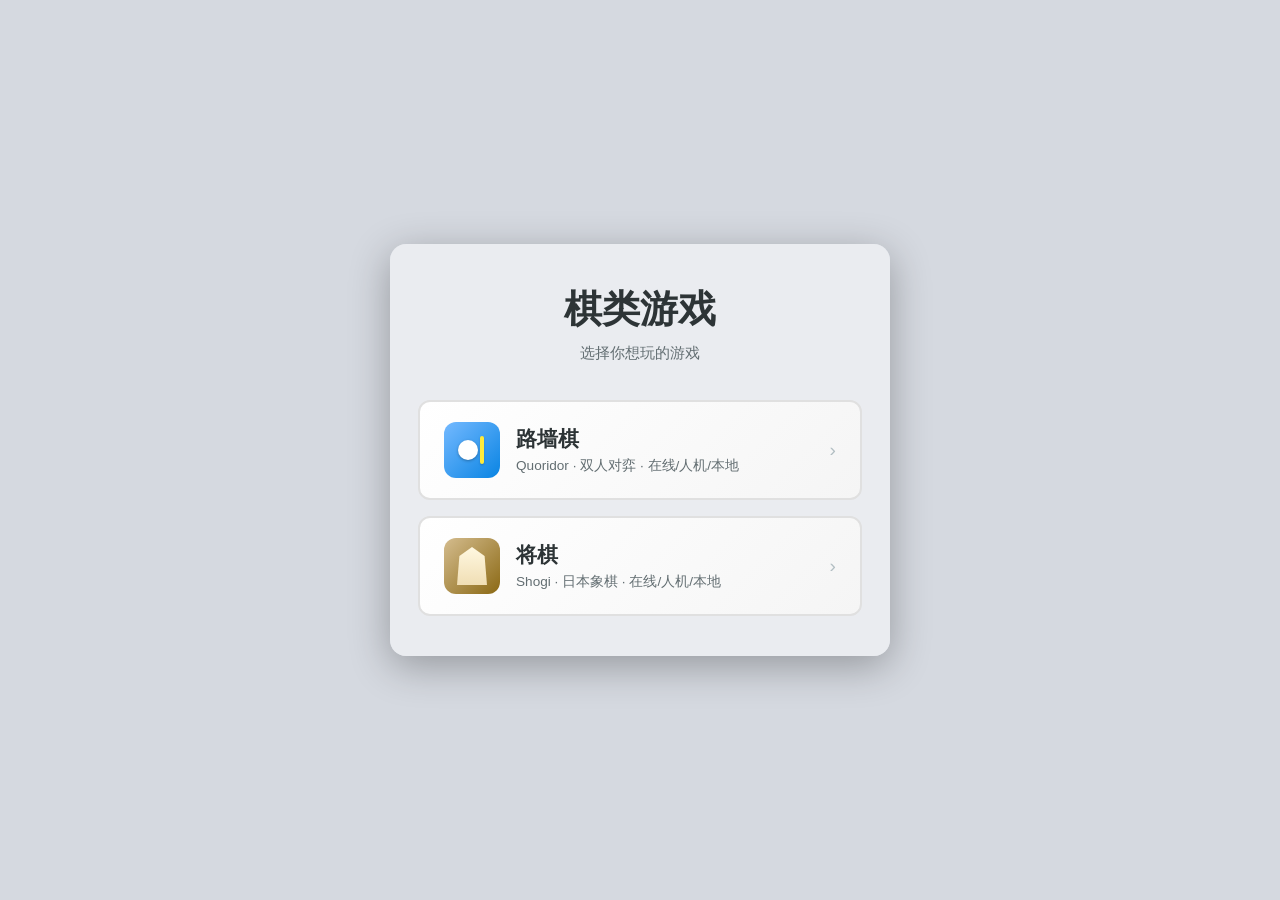
==== commit 1770edee: "Add files via upload" ====
--- a/index.html
+++ b/index.html
@@ -3,192 +3,173 @@
 <head>
   <meta charset="UTF-8">
   <meta name="viewport" content="width=device-width, initial-scale=1.0">
-  <meta http-equiv="Cache-Control" content="no-cache, no-store, must-revalidate">
-  <meta http-equiv="Pragma" content="no-cache">
-  <meta http-equiv="Expires" content="0">
-  <title>将棋</title>
-  <link rel="stylesheet" href="css/style.css">
-  <script src="js/supabase.min.js"></script>
+  <title>棋类游戏</title>
+  <style>
+    * { margin: 0; padding: 0; box-sizing: border-box; }
+    body {
+      font-family: -apple-system, BlinkMacSystemFont, 'Segoe UI', Roboto, sans-serif;
+      background: #d5d9e0;
+      min-height: 100vh;
+      display: flex;
+      justify-content: center;
+      align-items: center;
+      padding: 20px;
+    }
+    .container {
+      background: rgba(235, 237, 241, 0.97);
+      border-radius: 16px;
+      padding: 40px 28px;
+      box-shadow: 0 10px 40px rgba(0, 0, 0, 0.3);
+      max-width: 500px;
+      width: 100%;
+      text-align: center;
+    }
+    h1 {
+      font-size: 2.4rem;
+      color: #2d3436;
+      margin-bottom: 8px;
+    }
+    .subtitle {
+      color: #636e72;
+      font-size: 0.95rem;
+      margin-bottom: 36px;
+    }
+    .game-list {
+      display: flex;
+      flex-direction: column;
+      gap: 16px;
+    }
+    .game-card {
+      display: flex;
+      align-items: center;
+      gap: 16px;
+      padding: 20px 24px;
+      background: linear-gradient(135deg, #ffffff 0%, #f5f5f5 100%);
+      border: 2px solid #e0e0e0;
+      border-radius: 12px;
+      cursor: pointer;
+      transition: all 0.25s ease;
+      text-decoration: none;
+      color: inherit;
+    }
+    .game-card:hover {
+      border-color: #0984e3;
+      transform: translateY(-3px);
+      box-shadow: 0 6px 20px rgba(9, 132, 227, 0.2);
+    }
+    .game-icon {
+      width: 56px;
+      height: 56px;
+      border-radius: 12px;
+      display: flex;
+      align-items: center;
+      justify-content: center;
+      flex-shrink: 0;
+      position: relative;
+    }
+    .game-icon.quoridor {
+      background: linear-gradient(135deg, #74b9ff, #0984e3);
+    }
+    .game-icon.shogi {
+      background: linear-gradient(135deg, #d4bc8e, #8b6914);
+    }
+    /* 将棋图标：五角形棋子 */
+    .shogi-piece {
+      width: 30px;
+      height: 38px;
+      background: linear-gradient(180deg, #fff8e1 0%, #f0deb4 100%);
+      clip-path: polygon(50% 0%, 92% 24%, 100% 100%, 0% 100%, 8% 24%);
+      border: none;
+      filter: drop-shadow(0 1px 2px rgba(0,0,0,0.3));
+    }
+    /* 路墙棋图标：棋子+墙 */
+    .quoridor-icon {
+      position: relative;
+      width: 40px;
+      height: 40px;
+    }
+    .quoridor-piece {
+      width: 20px;
+      height: 20px;
+      background: white;
+      border-radius: 50%;
+      position: absolute;
+      top: 10px;
+      left: 6px;
+      box-shadow: 0 1px 3px rgba(0,0,0,0.3);
+    }
+    .quoridor-wall {
+      width: 4px;
+      height: 28px;
+      background: #ffeb3b;
+      border-radius: 2px;
+      position: absolute;
+      top: 6px;
+      right: 8px;
+      box-shadow: 0 1px 2px rgba(0,0,0,0.2);
+    }
+    .game-info {
+      text-align: left;
+    }
+    .game-name {
+      font-size: 1.3rem;
+      font-weight: bold;
+      color: #2d3436;
+      margin-bottom: 4px;
+    }
+    .game-desc {
+      font-size: 0.85rem;
+      color: #636e72;
+    }
+    .game-arrow {
+      margin-left: auto;
+      font-size: 1.2rem;
+      color: #b2bec3;
+      transition: color 0.2s;
+    }
+    .game-card:hover .game-arrow {
+      color: #0984e3;
+    }
+    @media (max-width: 480px) {
+      .container { padding: 24px 16px; }
+      h1 { font-size: 2rem; }
+      .game-card { padding: 16px 18px; }
+      .game-icon { width: 48px; height: 48px; font-size: 1.5rem; }
+      .game-name { font-size: 1.15rem; }
+    }
+  </style>
 </head>
 <body>
-  <!-- 游戏选择首页 -->
-  <div class="container" id="home-container">
-    <h1>将棋</h1>
-    <p class="subtitle">Shogi</p>
+  <div class="container">
+    <h1>棋类游戏</h1>
+    <p class="subtitle">选择你想玩的游戏</p>
 
-    <div class="room-section">
-      <h2>在线对战</h2>
-      <p class="room-desc">创建或加入房间，与好友远程对弈</p>
+    <div class="game-list">
+      <a class="game-card" href="quoridor/index.html">
+        <div class="game-icon quoridor">
+          <div class="quoridor-icon">
+            <div class="quoridor-piece"></div>
+            <div class="quoridor-wall"></div>
+          </div>
+        </div>
+        <div class="game-info">
+          <div class="game-name">路墙棋</div>
+          <div class="game-desc">Quoridor · 双人对弈 · 在线/人机/本地</div>
+        </div>
+        <span class="game-arrow">›</span>
+      </a>
 
-      <div class="room-actions">
-        <button class="btn btn-primary" onclick="showCreateRoom()">创建房间</button>
-        <button class="btn btn-join" onclick="showJoinRoom()">加入房间</button>
-        <div class="divider">或</div>
-      </div>
-
-      <div class="local-play">
-        <button class="btn btn-ai" onclick="startAIPlay()">人机对战</button>
-        <button class="btn btn-local" onclick="startLocalPlay()">本地双人对弈</button>
-      </div>
-
-      <div class="other-games">
-        <a href="../index.html" class="btn btn-other">返回首页</a>
-      </div>
+      <a class="game-card" href="shogi/index.html">
+        <div class="game-icon shogi">
+          <div class="shogi-piece"></div>
+        </div>
+        <div class="game-info">
+          <div class="game-name">将棋</div>
+          <div class="game-desc">Shogi · 日本象棋 · 在线/人机/本地</div>
+        </div>
+        <span class="game-arrow">›</span>
+      </a>
     </div>
   </div>
-
-  <!-- 加入房间界面 -->
-  <div class="container" id="join-room-container" style="display:none">
-    <div class="back-button" onclick="cancelJoinRoom()">
-      <span class="back-arrow">&larr;</span>
-      <span>返回</span>
-    </div>
-    <h1>将棋</h1>
-    <p class="subtitle">Shogi</p>
-
-    <div class="join-room-section">
-      <h2>加入房间</h2>
-      <div id="room-list" class="room-list">
-        <p class="room-list-empty">目前无房间</p>
-      </div>
-    </div>
-  </div>
-
-  <!-- 创建房间界面 -->
-  <div class="container" id="create-room-container" style="display:none">
-    <h1>将棋</h1>
-    <p class="subtitle">Shogi</p>
-
-    <div class="create-room-section">
-      <h2>创建房间</h2>
-      <div class="create-room-form">
-        <input type="text" id="room-name-input" placeholder="输入房间名称" maxlength="20">
-        <div class="create-room-buttons">
-          <button class="btn btn-primary" onclick="confirmCreateRoom()">确定创建</button>
-          <button class="btn btn-cancel" onclick="cancelCreateRoom()">取消</button>
-        </div>
-      </div>
-    </div>
-  </div>
-
-  <!-- 等待界面 -->
-  <div class="container" id="waiting-container" style="display:none">
-    <h1>将棋</h1>
-    <p class="subtitle">Shogi</p>
-
-    <div class="waiting-section">
-      <h2>等待对手加入</h2>
-      <div class="room-name-display">
-        <span>房间名称：</span>
-        <strong id="room-name-text">------</strong>
-      </div>
-      <div class="player-slots">
-        <div class="player-slot" id="slot-black">
-          <span class="slot-color black"></span>
-          <span class="slot-label">玉将：</span>
-          <span class="slot-status" id="slot-black-status">等待中</span>
-        </div>
-        <div class="player-slot" id="slot-white">
-          <span class="slot-color white"></span>
-          <span class="slot-label">王将：</span>
-          <span class="slot-status" id="slot-white-status">等待中</span>
-        </div>
-      </div>
-      <p class="waiting-hint">等待其他玩家加入...</p>
-      <div class="loading-spinner"></div>
-      <button class="btn btn-cancel" onclick="cancelWaiting()">取消</button>
-    </div>
-  </div>
-
-  <!-- 游戏界面 -->
-  <div class="container" id="game-container" style="display:none">
-    <h1>将棋</h1>
-    <p class="subtitle">Shogi</p>
-
-    <div class="room-info" id="room-info">
-      <span>房间：<strong id="current-room-name">------</strong></span>
-      <span id="player-role">你是玉将</span>
-    </div>
-
-    <div class="game-info">
-      <div class="player-info" id="player1">
-        <span class="player-color black"></span>
-        <span class="player-name black">玉将</span>
-      </div>
-      <div class="current-turn" id="turn-indicator">轮到：玉将</div>
-      <div class="player-info" id="player2">
-        <span class="player-color white"></span>
-        <span class="player-name white">王将</span>
-      </div>
-    </div>
-
-    <!-- 持子面板 -->
-    <div class="captured-pieces">
-      <div class="captured-panel" id="captured-white">
-        <span class="captured-label">王将持子：</span>
-        <div class="captured-list" id="captured-white-list"></div>
-      </div>
-      <div class="captured-panel" id="captured-black">
-        <span class="captured-label">玉将持子：</span>
-        <div class="captured-list" id="captured-black-list"></div>
-      </div>
-    </div>
-
-    <canvas id="gameCanvas" width="591" height="591"></canvas>
-
-    <div class="controls">
-      <button class="btn btn-undo" id="undo-btn" onclick="undoMove()" style="display:none">悔棋</button>
-      <button class="btn" onclick="leaveGame()">返回大厅</button>
-    </div>
-
-    <div class="rules">
-      <h3>游戏规则</h3>
-      <ul>
-        <li>玉将执下方，王将执上方</li>
-        <li>每回合移动一枚棋子，或打入一枚持子</li>
-        <li>棋子进入/经过/离开敌阵时可选择<strong>升变</strong></li>
-        <li>吃掉的棋子变为自己的<strong>持子</strong>，可在空位打入</li>
-        <li>同一列不能有两个自己的步兵（<strong>二步禁止</strong>）</li>
-        <li>不能通过打入步兵直接将死对方（<strong>打步诘禁止</strong>）</li>
-        <li>将死对方王将即获胜！</li>
-      </ul>
-    </div>
-  </div>
-
-  <!-- 胜利弹窗 -->
-  <div class="modal" id="win-modal">
-    <div class="modal-content">
-      <h2 id="win-message">玉将获胜！</h2>
-      <div class="restart-notify" id="restart-notify" style="display:none">
-        <div class="notify-bubble">对方希望和你再来一局！</div>
-      </div>
-      <div class="win-buttons">
-        <button class="btn btn-restart" id="btn-restart" onclick="requestRestart()">再来一局</button>
-        <button class="btn" onclick="leaveGame()">返回大厅</button>
-      </div>
-    </div>
-  </div>
-
-  <!-- 对方已离开弹窗 -->
-  <div class="modal" id="opponent-left-modal">
-    <div class="modal-content">
-      <h2 id="opponent-left-title">对方已离开</h2>
-      <p style="color:#636e72;margin-bottom:20px;" id="opponent-left-desc">你的对手已离开房间</p>
-      <div id="opponent-left-waiting" style="display:none;">
-        <p style="color:#0984e3;margin-bottom:15px;">等待对手返回... <span id="opponent-left-countdown">30</span>秒</p>
-        <div class="loading-spinner" style="margin:0 auto 15px;"></div>
-      </div>
-      <div class="win-buttons" id="opponent-left-buttons">
-        <button class="btn btn-restart" onclick="startWaitingForOpponent()">等待对手</button>
-        <button class="btn" onclick="leaveGame()">返回大厅</button>
-      </div>
-    </div>
-  </div>
-
-  <script src="js/sound.js"></script>
-  <script src="js/shogi-rules.js"></script>
-  <script src="js/shogi-game.js"></script>
-  <script src="js/shogi-ai.js"></script>
-  <script src="js/shogi-online.js"></script>
 </body>
 </html>
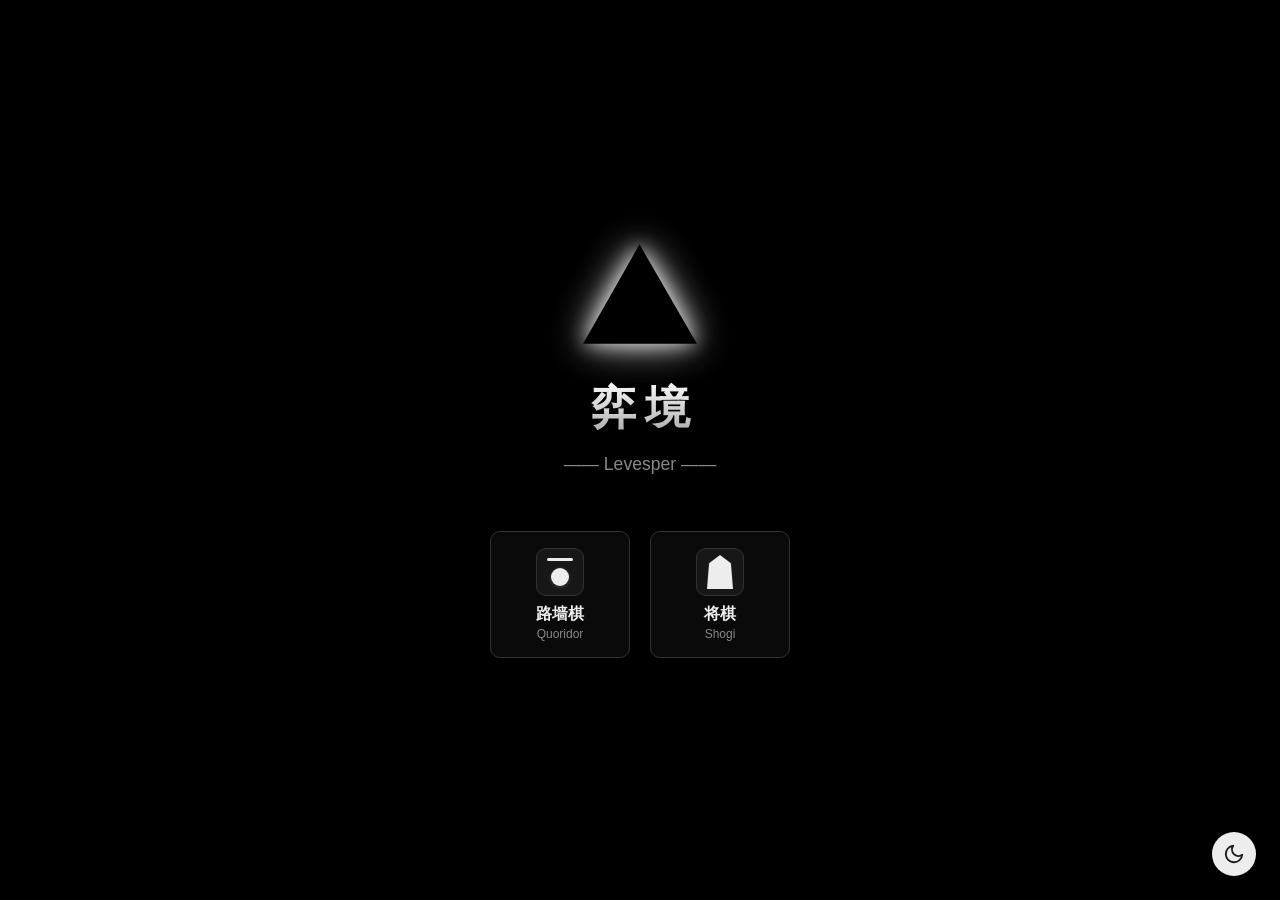
==== commit 1562643a: "Add files via upload" ====
--- a/index.html
+++ b/index.html
@@ -7,60 +7,154 @@
   <style>
     * { margin: 0; padding: 0; box-sizing: border-box; }
     body {
-      font-family: -apple-system, BlinkMacSystemFont, 'Segoe UI', Roboto, sans-serif;
-      background: #d5d9e0;
+      font-family: -apple-system, BlinkMacSystemFont, 'Segoe UI', Roboto, 'Helvetica Neue', Arial, sans-serif;
+      background: #000000;
       min-height: 100vh;
       display: flex;
       justify-content: center;
       align-items: center;
       padding: 20px;
+      color: #ededed;
+      transition: background 0.3s, color 0.3s;
+    }
+    body.light {
+      background: #ffffff;
+      color: #1a1a1a;
     }
     .container {
-      background: rgba(235, 237, 241, 0.97);
-      border-radius: 16px;
-      padding: 40px 28px;
-      box-shadow: 0 10px 40px rgba(0, 0, 0, 0.3);
-      max-width: 500px;
+      max-width: 560px;
       width: 100%;
       text-align: center;
     }
+    .logo {
+      position: relative;
+      width: 120px;
+      height: 104px;
+      margin: 0 auto 32px;
+      cursor: pointer;
+      -webkit-tap-highlight-color: transparent;
+      transition: transform 1s ease;
+    }
+    .logo:hover {
+      transform: scale(1.1);
+    }
+    .logo svg.main {
+      width: 120px;
+      height: 104px;
+      position: relative;
+      z-index: 10;
+    }
+    .logo .glow-layer {
+      position: absolute;
+      z-index: 1;
+      pointer-events: none;
+      transition: opacity 0.6s ease;
+    }
+    .logo .glow-layer svg {
+      width: 100%;
+      height: 100%;
+      overflow: visible;
+    }
+    .logo .glow-layer.white-glow {
+      top: -60px;
+      left: -60px;
+      width: calc(100% + 120px);
+      height: calc(100% + 120px);
+      opacity: 0.9;
+      animation: breathe-white 3s ease-in-out infinite;
+    }
+    .logo:hover .glow-layer.white-glow {
+      opacity: 1;
+    }
+    .logo .glow-layer.color-glow {
+      top: -60px;
+      left: -60px;
+      width: calc(100% + 120px);
+      height: calc(100% + 120px);
+      opacity: 0;
+      transition: opacity 0.6s ease;
+    }
+    .logo.active .glow-layer.white-glow {
+      opacity: 0;
+      animation: none;
+    }
+    .logo.active .glow-layer.color-glow {
+      opacity: 1;
+      animation: breathe-color 3s ease-in-out infinite;
+    }
+    @keyframes breathe-white {
+      0%, 100% { transform: scale(1); opacity: 0.75; }
+      50% { transform: scale(1.06); opacity: 1; }
+    }
+    @keyframes breathe-color {
+      0%, 100% { transform: scale(1); opacity: 0.75; }
+      50% { transform: scale(1.06); opacity: 1; }
+    }
     h1 {
-      font-size: 2.4rem;
-      color: #2d3436;
-      margin-bottom: 8px;
+      font-size: 2.8rem;
+      font-weight: 700;
+      color: #ededed;
+      margin-bottom: 12px;
+      letter-spacing: -0.04em;
+      background: linear-gradient(180deg, #ffffff 0%, rgba(255,255,255,0.65) 100%);
+      -webkit-background-clip: text;
+      -webkit-text-fill-color: transparent;
+      background-clip: text;
+    }
+    body.light h1 {
+      background: linear-gradient(180deg, #1a1a1a 0%, rgba(26,26,26,0.65) 100%);
+      -webkit-background-clip: text;
+      -webkit-text-fill-color: transparent;
+      background-clip: text;
     }
     .subtitle {
-      color: #636e72;
-      font-size: 0.95rem;
-      margin-bottom: 36px;
-    }
+      color: #888888;
+      font-size: 1.1rem;
+      margin-bottom: 56px;
+      margin-top: 16px;
+      font-weight: 400;
+    }
+    body.light .subtitle { color: #666666; }
     .game-list {
       display: flex;
+      flex-direction: row;
+      justify-content: center;
+      gap: 20px;
+    }
+    .game-card {
+      display: flex;
       flex-direction: column;
-      gap: 16px;
-    }
-    .game-card {
-      display: flex;
       align-items: center;
-      gap: 16px;
-      padding: 20px 24px;
-      background: linear-gradient(135deg, #ffffff 0%, #f5f5f5 100%);
-      border: 2px solid #e0e0e0;
-      border-radius: 12px;
+      gap: 8px;
+      padding: 16px 20px;
+      background: #0a0a0a;
+      border: 1px solid #333333;
+      border-radius: 10px;
       cursor: pointer;
-      transition: all 0.25s ease;
+      transition: all 0.2s ease;
       text-decoration: none;
       color: inherit;
+      width: 140px;
+    }
+    body.light .game-card {
+      background: #f5f5f5;
+      border: 1px solid #e0e0e0;
     }
     .game-card:hover {
-      border-color: #0984e3;
-      transform: translateY(-3px);
-      box-shadow: 0 6px 20px rgba(9, 132, 227, 0.2);
+      border-color: #666666;
+      background: #111111;
+      transform: translateY(-2px);
+      box-shadow: 0 8px 30px rgba(255, 255, 255, 0.05);
+    }
+    body.light .game-card:hover {
+      border-color: #cccccc;
+      background: #eeeeee;
+      box-shadow: 0 8px 30px rgba(0, 0, 0, 0.08);
     }
     .game-icon {
-      width: 56px;
-      height: 56px;
-      border-radius: 12px;
+      width: 48px;
+      height: 48px;
+      border-radius: 10px;
       display: flex;
       align-items: center;
       justify-content: center;
@@ -68,81 +162,168 @@
       position: relative;
     }
     .game-icon.quoridor {
-      background: linear-gradient(135deg, #74b9ff, #0984e3);
+      background: #171717;
+      border: 1px solid #333333;
+    }
+    body.light .game-icon.quoridor {
+      background: #e8e8e8;
+      border: 1px solid #d0d0d0;
     }
     .game-icon.shogi {
-      background: linear-gradient(135deg, #d4bc8e, #8b6914);
-    }
-    /* 将棋图标：五角形棋子 */
+      background: #171717;
+      border: 1px solid #333333;
+    }
+    body.light .game-icon.shogi {
+      background: #e8e8e8;
+      border: 1px solid #d0d0d0;
+    }
     .shogi-piece {
-      width: 30px;
-      height: 38px;
-      background: linear-gradient(180deg, #fff8e1 0%, #f0deb4 100%);
+      width: 26px;
+      height: 34px;
+      background: #ededed;
       clip-path: polygon(50% 0%, 92% 24%, 100% 100%, 0% 100%, 8% 24%);
-      border: none;
-      filter: drop-shadow(0 1px 2px rgba(0,0,0,0.3));
-    }
-    /* 路墙棋图标：棋子+墙 */
+      filter: drop-shadow(0 1px 3px rgba(255,255,255,0.15));
+    }
+    body.light .shogi-piece {
+      background: #333333;
+      filter: drop-shadow(0 1px 3px rgba(0,0,0,0.1));
+    }
     .quoridor-icon {
       position: relative;
-      width: 40px;
-      height: 40px;
+      width: 36px;
+      height: 36px;
     }
     .quoridor-piece {
-      width: 20px;
-      height: 20px;
-      background: white;
+      width: 18px;
+      height: 18px;
+      background: #ededed;
       border-radius: 50%;
       position: absolute;
-      top: 10px;
-      left: 6px;
-      box-shadow: 0 1px 3px rgba(0,0,0,0.3);
+      top: 14px;
+      left: 9px;
+      box-shadow: 0 1px 4px rgba(255,255,255,0.15);
+    }
+    body.light .quoridor-piece {
+      background: #333333;
+      box-shadow: 0 1px 4px rgba(0,0,0,0.1);
     }
     .quoridor-wall {
-      width: 4px;
-      height: 28px;
-      background: #ffeb3b;
+      width: 26px;
+      height: 3px;
+      background: #ededed;
       border-radius: 2px;
       position: absolute;
-      top: 6px;
-      right: 8px;
-      box-shadow: 0 1px 2px rgba(0,0,0,0.2);
+      top: 4px;
+      left: 5px;
+    }
+    body.light .quoridor-wall {
+      background: #333333;
     }
     .game-info {
-      text-align: left;
+      text-align: center;
     }
     .game-name {
-      font-size: 1.3rem;
-      font-weight: bold;
-      color: #2d3436;
-      margin-bottom: 4px;
-    }
+      font-size: 1rem;
+      font-weight: 600;
+      color: #ededed;
+      margin-bottom: 2px;
+    }
+    body.light .game-name { color: #1a1a1a; }
     .game-desc {
-      font-size: 0.85rem;
-      color: #636e72;
-    }
+      font-size: 0.75rem;
+      color: #888888;
+    }
+    body.light .game-desc { color: #666666; }
     .game-arrow {
-      margin-left: auto;
-      font-size: 1.2rem;
-      color: #b2bec3;
-      transition: color 0.2s;
-    }
-    .game-card:hover .game-arrow {
-      color: #0984e3;
+      display: none;
     }
     @media (max-width: 480px) {
-      .container { padding: 24px 16px; }
-      h1 { font-size: 2rem; }
+      h1 { font-size: 2.2rem; }
       .game-card { padding: 16px 18px; }
-      .game-icon { width: 48px; height: 48px; font-size: 1.5rem; }
-      .game-name { font-size: 1.15rem; }
-    }
+      .game-icon { width: 42px; height: 42px; }
+      .game-name { font-size: 1.05rem; }
+    }
+
+    /* Theme Toggle */
+    .theme-toggle {
+      position: fixed;
+      bottom: 24px;
+      right: 24px;
+      width: 44px;
+      height: 44px;
+      border-radius: 50%;
+      border: none;
+      cursor: pointer;
+      display: flex;
+      align-items: center;
+      justify-content: center;
+      transition: all 0.3s ease;
+      z-index: 1000;
+      background: #ededed;
+      box-shadow: 0 2px 10px rgba(0,0,0,0.2);
+    }
+    body.light .theme-toggle {
+      background: #1a1a1a;
+      box-shadow: 0 2px 10px rgba(0,0,0,0.1);
+    }
+    .theme-toggle svg {
+      width: 22px;
+      height: 22px;
+    }
+    .theme-toggle .icon-sun { display: none; }
+    .theme-toggle .icon-moon { display: block; }
+    body.light .theme-toggle .icon-sun { display: block; }
+    body.light .theme-toggle .icon-moon { display: none; }
   </style>
 </head>
 <body>
   <div class="container">
-    <h1>棋类游戏</h1>
-    <p class="subtitle">选择你想玩的游戏</p>
+    <div class="logo" onclick="this.classList.toggle('active')">
+      <div class="glow-layer white-glow">
+        <svg viewBox="-60 -60 236 220" xmlns="http://www.w3.org/2000/svg">
+          <defs>
+            <filter id="softGlow" x="-100%" y="-100%" width="300%" height="300%">
+              <feGaussianBlur in="SourceGraphic" stdDeviation="10" result="blur"/>
+              <feGaussianBlur in="SourceGraphic" stdDeviation="20" result="blur2"/>
+              <feMerge>
+                <feMergeNode in="blur2"/>
+                <feMergeNode in="blur"/>
+              </feMerge>
+            </filter>
+          </defs>
+          <path d="M57.5 2L113 98H3L57.5 2Z" fill="rgba(255,255,255,0.95)" filter="url(#softGlow)"/>
+        </svg>
+      </div>
+      <div class="glow-layer color-glow">
+        <svg viewBox="-60 -60 236 220" xmlns="http://www.w3.org/2000/svg">
+          <defs>
+            <filter id="colorSoftGlow" x="-100%" y="-100%" width="300%" height="300%">
+              <feGaussianBlur in="SourceGraphic" stdDeviation="10" result="blur"/>
+              <feGaussianBlur in="SourceGraphic" stdDeviation="20" result="blur2"/>
+              <feMerge>
+                <feMergeNode in="blur2"/>
+                <feMergeNode in="blur"/>
+              </feMerge>
+            </filter>
+            <linearGradient id="neonGrad" x1="0%" y1="100%" x2="100%" y2="0%">
+              <stop offset="0%" style="stop-color:#ff0044"/>
+              <stop offset="16%" style="stop-color:#ff69b4"/>
+              <stop offset="33%" style="stop-color:#9933ff"/>
+              <stop offset="50%" style="stop-color:#00ccff"/>
+              <stop offset="66%" style="stop-color:#00ff66"/>
+              <stop offset="83%" style="stop-color:#ff8800"/>
+              <stop offset="100%" style="stop-color:#ff0044"/>
+            </linearGradient>
+          </defs>
+          <path d="M57.5 2L113 98H3L57.5 2Z" fill="url(#neonGrad)" filter="url(#colorSoftGlow)"/>
+        </svg>
+      </div>
+      <svg class="main" viewBox="0 0 116 100" fill="none" xmlns="http://www.w3.org/2000/svg">
+        <path d="M57.5 2L113 98H3L57.5 2Z" fill="#000000"/>
+      </svg>
+    </div>
+    <h1>弈 境</h1>
+    <p class="subtitle">―― Levesper ――</p>
 
     <div class="game-list">
       <a class="game-card" href="quoridor/index.html">
@@ -154,7 +335,7 @@
         </div>
         <div class="game-info">
           <div class="game-name">路墙棋</div>
-          <div class="game-desc">Quoridor · 双人对弈 · 在线/人机/本地</div>
+          <div class="game-desc">Quoridor</div>
         </div>
         <span class="game-arrow">›</span>
       </a>
@@ -165,11 +346,40 @@
         </div>
         <div class="game-info">
           <div class="game-name">将棋</div>
-          <div class="game-desc">Shogi · 日本象棋 · 在线/人机/本地</div>
+          <div class="game-desc">Shogi</div>
         </div>
         <span class="game-arrow">›</span>
       </a>
     </div>
   </div>
+
+  <button class="theme-toggle" onclick="toggleTheme()">
+    <svg class="icon-moon" viewBox="0 0 24 24" fill="none" stroke="#1a1a1a" stroke-width="2" stroke-linecap="round" stroke-linejoin="round">
+      <path d="M21 12.79A9 9 0 1 1 11.21 3 7 7 0 0 0 21 12.79z"/>
+    </svg>
+    <svg class="icon-sun" viewBox="0 0 24 24" fill="none" stroke="#ededed" stroke-width="2" stroke-linecap="round" stroke-linejoin="round">
+      <circle cx="12" cy="12" r="5"/>
+      <line x1="12" y1="1" x2="12" y2="3"/>
+      <line x1="12" y1="21" x2="12" y2="23"/>
+      <line x1="4.22" y1="4.22" x2="5.64" y2="5.64"/>
+      <line x1="18.36" y1="18.36" x2="19.78" y2="19.78"/>
+      <line x1="1" y1="12" x2="3" y2="12"/>
+      <line x1="21" y1="12" x2="23" y2="12"/>
+      <line x1="4.22" y1="19.78" x2="5.64" y2="18.36"/>
+      <line x1="18.36" y1="5.64" x2="19.78" y2="4.22"/>
+    </svg>
+  </button>
+
+  <script>
+    function toggleTheme() {
+      document.body.classList.toggle('light');
+      localStorage.setItem('theme', document.body.classList.contains('light') ? 'light' : 'dark');
+    }
+    (function() {
+      if (localStorage.getItem('theme') === 'light') {
+        document.body.classList.add('light');
+      }
+    })();
+  </script>
 </body>
 </html>
